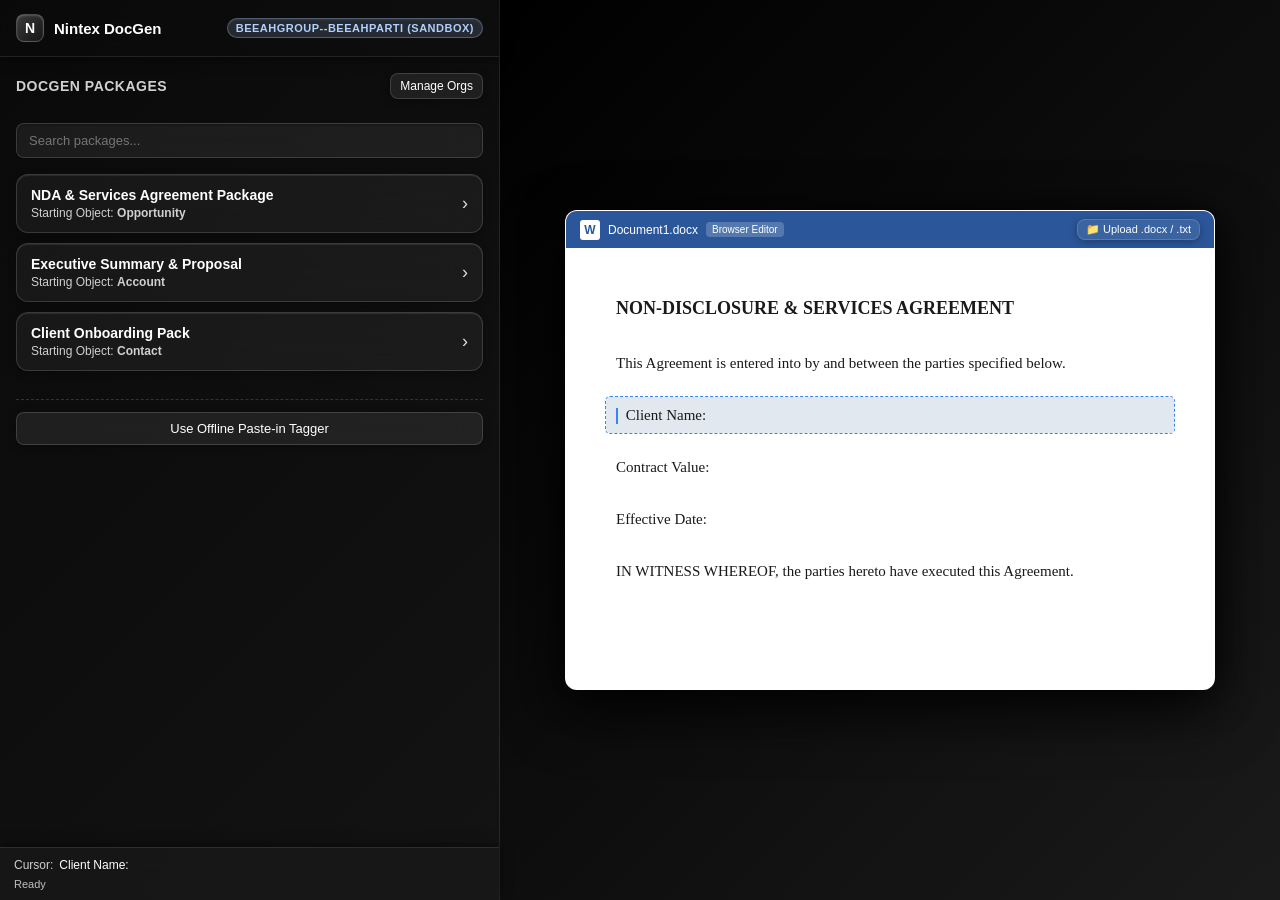
==== nintex-docgen-tagger/index.html @ 813c8bcf "Initial site + Nintex DocGen Field Tagger" ====
<!DOCTYPE html>
<html lang="en">
<head>
  <meta charset="UTF-8">
  <meta name="viewport" content="width=device-width, initial-scale=1.0">
  <title>Nintex DocGen Field Tagger</title>
  <!-- Office.js CDN -->
  <script src="https://appsforoffice.microsoft.com/lib/1/hosted/office.js"></script>
  <script type="module" crossorigin src="/nintex-docgen-tagger/assets/main-A2U-agfM.js"></script>
  <link rel="stylesheet" crossorigin href="/nintex-docgen-tagger/assets/main-CN1LEvOo.css">
</head>
<body>
  <div id="app-container">
    <!-- TaskPane Section -->
    <div class="taskpane">
      <!-- App Header -->
      <div class="app-header">
        <div class="brand">
          <div class="brand-icon">N</div>
          <div>
            <div class="brand-title">Nintex DocGen</div>
          </div>
        </div>
        <div id="active-org-badge" class="org-badge badge-sandbox">Sandbox</div>
      </div>

      <!-- Main Screens -->
      <div class="screen-container">
        
        <!-- Screen 1: Orgs Manager -->
        <div id="screen-orgs" class="screen active">
          <div class="section-title">
            <span>Connected Orgs</span>
          </div>

          <div id="orgs-list" class="card-list">
            <!-- Rendered dynamically -->
          </div>

          <div style="margin-top: 10px;" class="section-title">Connect to Salesforce</div>

          <div class="form-group" style="margin-bottom: 8px;">
            <label class="form-label">Salesforce Session URL</label>
            <input id="input-session-url" type="password" class="input-field"
                   placeholder="https://your-org.my.salesforce.com/secur/frontdoor.jsp?sid=...">
          </div>

          <button id="btn-connect-session" class="btn btn-primary" style="width: 100%;">
            <span>Connect</span>
          </button>

          <div style="font-size: 11px; color: var(--text-muted); margin-top: 10px; line-height: 1.6;">
            <strong>How to get this URL:</strong><br>
            In Salesforce, open <strong>Developer Console &rarr; Debug &rarr; Open Execute Anonymous Window</strong>,
            run <code>System.debug(UserInfo.getSessionId());</code>, copy the session ID from the log, and paste it
            after <code>?sid=</code> in your org's URL &mdash; e.g.
            <code>https://yourorg.my.salesforce.com/secur/frontdoor.jsp?sid=00D...</code><br><br>
            Sessions expire after a few hours and cannot be renewed automatically &mdash; paste a fresh URL when that happens.
          </div>

          <div style="font-size: 11px; color: var(--text-muted); margin-top: 8px;">
            Note: Switching orgs will reload your package list.
          </div>
        </div>

        <!-- Screen 2: Packages -->
        <div id="screen-packages" class="screen">
          <div class="section-title">
            <span>DocGen Packages</span>
            <button id="btn-nav-orgs" class="btn btn-secondary btn-sm">Manage Orgs</button>
          </div>

          <div class="form-group">
            <input id="input-search-packages" type="text" class="input-field" placeholder="Search packages...">
          </div>

          <div id="packages-list" class="card-list">
            <!-- Rendered dynamically -->
          </div>

          <div style="margin-top: 12px; border-top: 1px dashed var(--border-color); padding-top: 12px;">
            <button id="btn-use-paste-tagger" class="btn btn-secondary" style="width: 100%;">
              <span>Use Offline Paste-in Tagger</span>
            </button>
          </div>
        </div>

        <!-- Screen 3: Field Tagger -->
        <div id="screen-tagger" class="screen">
          <div class="section-title" style="margin-bottom: 0;">
            <div style="display: flex; align-items: center; gap: 8px;">
              <button id="btn-back-packages" class="btn btn-secondary btn-sm">← Back</button>
              <span id="package-title-display" style="font-size: 13px; color: var(--text-primary);">Package Name</span>
            </div>
          </div>

          <!-- Filters -->
          <div style="display: flex; gap: 8px;">
            <input id="input-search-fields" type="text" class="input-field" placeholder="Search fields by label or tag...">
            <button id="btn-toggle-paste-drawer" class="btn btn-secondary btn-sm" title="Paste Custom Tags">Paste</button>
          </div>

          <!-- Paste Drawer -->
          <div id="paste-drawer" class="form-group" style="display: none; background: var(--bg-card); padding: 10px; border-radius: var(--radius-sm); border: 1px solid var(--border-color);">
            <label class="form-label">Paste Tags (one per line or &lt;&lt;Tag&gt;&gt; format):</label>
            <textarea id="textarea-paste-tags" class="input-field" rows="4" placeholder="<<Opportunity_Amount>>&#10;Account_Name&#10;Contact_Email"></textarea>
            <div style="display: flex; gap: 6px; margin-top: 6px;">
              <button id="btn-save-paste-tags" class="btn btn-primary btn-sm">Add Tags</button>
              <button id="btn-clear-paste-tags" class="btn btn-secondary btn-sm">Clear</button>
            </div>
          </div>

          <!-- Aggregate error banner -->
          <div id="tree-error-banner" class="warning-banner" style="display: none;"></div>

          <!-- Search progress -->
          <div id="tree-progress" style="display: none; font-size: 12px; color: var(--text-secondary); padding: 6px 2px;"></div>

          <!-- Tag Tree -->
          <div id="tag-tree" style="max-height: 380px; overflow-y: auto;">
            <!-- Rendered dynamically -->
          </div>
        </div>

      </div>

      <!-- App Footer Status Line -->
      <div class="app-footer">
        <div id="cursor-readout" class="cursor-readout">
          <span>Cursor:</span>
          <span id="cursor-snippet" style="color: var(--text-primary); font-weight: 500;">Click in document to set position</span>
        </div>
        <div id="status-toast" class="status-toast">Ready</div>
      </div>
    </div>

    <!-- Right Side: Browser Word Simulator (Visible when outside Word Desktop/Web) -->
    <div id="simulator-panel" class="simulator-panel">
      <!-- Rendered by mock-word.js -->
    </div>
  </div>

  <!-- App Entry Script -->
</body>
</html>
---- nintex-docgen-tagger/assets/main-CN1LEvOo.css ----
:root{--bg-dark: #0a0a0a;--bg-card: #1a1a1a;--bg-card-hover: #252525;--text-primary: #ffffff;--text-secondary: #d0d0d0;--text-muted: #808080;--border-color: #333333;--accent-blue: #e0e0e0;--accent-blue-hover: #f5f5f5;--accent-green: #c0c0c0;--accent-amber: #b0b0b0;--accent-red: #a0a0a0;--radius-sm: 8px;--radius-md: 12px;--radius-lg: 16px;--shadow-lg: 0 8px 32px rgba(255, 255, 255, .1), 0 0 16px rgba(0, 0, 0, .8);--shadow-glass: 0 8px 32px rgba(31, 38, 135, .37);--font-family: "Inter", -apple-system, BlinkMacSystemFont, "Segoe UI", Roboto, sans-serif}*{box-sizing:border-box;margin:0;padding:0}body{font-family:var(--font-family);background-color:var(--bg-dark);color:var(--text-primary);height:100vh;overflow:hidden}#app-container{display:flex;height:100vh;width:100vw}.taskpane{flex:1;display:flex;flex-direction:column;height:100%;border-right:1px solid rgba(255,255,255,.1);background:linear-gradient(135deg,#0a0a0af2,#141414f2);-webkit-backdrop-filter:blur(10px);backdrop-filter:blur(10px);min-width:320px;max-width:500px}.app-header{padding:14px 16px;What I Need From You Can you access https://localhost:3000/auth-start.html directly in a browser? What happens? Where is auth-start.html located in your project folder? (Show me the folder structure) What dev server are you using? (Vite,Webpack,Express,etc.) Can you share your auth-callback.html? The "add-in could not be started" error in the dialog specifically means the dialog window couldn"t load or initialize the page. Since your HTML code is correct, it"s almost certainly a serving/404 issue or a file location issue. background: rgba(26,26,26,.7);-webkit-backdrop-filter:blur(20px);backdrop-filter:blur(20px);border-bottom:1px solid rgba(255,255,255,.1);display:flex;align-items:center;justify-content:space-between;box-shadow:0 2px 10px #00000080}.brand{display:flex;align-items:center;gap:10px}.brand-icon{width:28px;height:28px;background:linear-gradient(135deg,#fff3,#ffffff0d);-webkit-backdrop-filter:blur(20px);backdrop-filter:blur(20px);border:1px solid rgba(255,255,255,.2);border-radius:var(--radius-sm);display:flex;align-items:center;justify-content:center;font-weight:700;font-size:14px;color:#fff;box-shadow:inset 0 1px 2px #fff3}.brand-title{font-size:15px;font-weight:600;color:var(--text-primary)}.org-badge{font-size:11px;padding:3px 8px;border-radius:12px;font-weight:600;text-transform:uppercase;letter-spacing:.5px}.badge-sandbox{background:#b4d2ff26;-webkit-backdrop-filter:blur(10px);backdrop-filter:blur(10px);color:#b0d0ff;border:1px solid rgba(180,210,255,.3);box-shadow:inset 0 1px 2px #ffffff1a}.badge-production{background:#96e6c826;-webkit-backdrop-filter:blur(10px);backdrop-filter:blur(10px);color:#a0e0c0;border:1px solid rgba(150,230,200,.3);box-shadow:inset 0 1px 2px #ffffff1a}.badge-custom{background:#ffc86426;-webkit-backdrop-filter:blur(10px);backdrop-filter:blur(10px);color:#ffc080;border:1px solid rgba(255,200,100,.3);box-shadow:inset 0 1px 2px #ffffff1a}.badge-offline{background:#c8c8c826;-webkit-backdrop-filter:blur(10px);backdrop-filter:blur(10px);color:#d0d0d0;border:1px solid rgba(200,200,200,.3);box-shadow:inset 0 1px 2px #ffffff1a}.screen-container{flex:1;overflow-y:auto;padding:16px}.screen{display:none;flex-direction:column;gap:16px}.screen.active{display:flex}.section-title{font-size:14px;font-weight:600;color:var(--text-secondary);text-transform:uppercase;letter-spacing:.5px;margin-bottom:8px;display:flex;align-items:center;justify-content:space-between}.card-list{display:flex;flex-direction:column;gap:10px}.card-item{background:#ffffff0d;-webkit-backdrop-filter:blur(20px);backdrop-filter:blur(20px);border:1px solid rgba(255,255,255,.15);border-radius:var(--radius-md);padding:12px 14px;display:flex;align-items:center;justify-content:space-between;transition:all .3s ease;cursor:pointer;box-shadow:0 2px 8px #0000004d,inset 0 1px 1px #ffffff1a}.card-item:hover{background:#ffffff1a;border-color:#ffffff4d;box-shadow:0 4px 16px #0006,inset 0 1px 1px #ffffff26}.card-item.active-item{border-color:#fff6;background:#ffffff26;box-shadow:0 4px 16px #ffffff26,inset 0 1px 2px #fff3}.card-info{display:flex;flex-direction:column;gap:3px}.card-title{font-weight:600;font-size:14px}.card-sub{font-size:12px;color:var(--text-secondary)}.card-actions{display:flex;gap:6px}.btn{font-family:inherit;font-size:13px;font-weight:500;padding:8px 14px;border-radius:var(--radius-sm);border:1px solid transparent;cursor:pointer;display:inline-flex;align-items:center;justify-content:center;gap:6px;transition:background .15s ease,border-color .15s ease}.btn-primary{background:linear-gradient(135deg,#fff3,#ffffff1a);-webkit-backdrop-filter:blur(20px);backdrop-filter:blur(20px);color:#fff;border:1px solid rgba(255,255,255,.3);box-shadow:0 2px 8px #0000004d,inset 0 1px 1px #fff3}.btn-primary:hover{background:linear-gradient(135deg,#ffffff4d,#ffffff26);border-color:#ffffff80;box-shadow:0 4px 12px #0006,inset 0 1px 1px #ffffff4d}.btn-secondary{background:#ffffff14;-webkit-backdrop-filter:blur(15px);backdrop-filter:blur(15px);color:var(--text-primary);border:1px solid rgba(255,255,255,.15);box-shadow:0 2px 8px #0000004d}.btn-secondary:hover{background:#ffffff1f;border-color:#ffffff40;box-shadow:0 4px 12px #0006}.btn-danger{background:#c8646426;-webkit-backdrop-filter:blur(15px);backdrop-filter:blur(15px);color:#f0b0b0;border:1px solid rgba(200,100,100,.3);box-shadow:0 2px 8px #0000004d}.btn-danger:hover{background:#c8646440;border-color:#c8646480;box-shadow:0 4px 12px #0006}.btn-sm{padding:5px 9px;font-size:12px}.input-field,.select-field{width:100%;padding:9px 12px;background:#ffffff12;-webkit-backdrop-filter:blur(20px);backdrop-filter:blur(20px);border:1px solid rgba(255,255,255,.15);border-radius:var(--radius-sm);color:var(--text-primary);font-family:inherit;font-size:13px;outline:none;box-shadow:inset 0 1px 2px #0000004d}.input-field:focus,.select-field:focus{border-color:#fff6;background:#ffffff1a;box-shadow:inset 0 1px 2px #0000004d,0 0 0 2px #ffffff1a}.form-group{display:flex;flex-direction:column;gap:6px}.form-label{font-size:12px;font-weight:500;color:var(--text-secondary)}.field-card{background:#ffffff0d;-webkit-backdrop-filter:blur(20px);backdrop-filter:blur(20px);border:1px solid rgba(255,255,255,.15);border-radius:var(--radius-md);padding:10px 12px;display:flex;align-items:center;justify-content:space-between;cursor:pointer;transition:all .3s ease;box-shadow:0 2px 8px #0000004d,inset 0 1px 1px #ffffff1a}.field-card:hover{transform:translateY(-2px);border-color:#ffffff4d;background:#ffffff1a;box-shadow:0 4px 16px #0006,inset 0 1px 1px #ffffff26}.field-meta{display:flex;flex-direction:column;gap:2px}.field-label-text{font-weight:600;font-size:13px;color:var(--text-primary)}.field-tag-text{font-family:monospace;font-size:11px;color:#d0d0d0;background:#ffffff1a;-webkit-backdrop-filter:blur(10px);backdrop-filter:blur(10px);padding:2px 6px;border-radius:4px;display:inline-block;width:fit-content;border:1px solid rgba(255,255,255,.15);box-shadow:inset 0 1px 2px #0003}.field-type-badge{font-size:11px;color:var(--text-muted)}.warning-banner{background:#c8b46426;-webkit-backdrop-filter:blur(20px);backdrop-filter:blur(20px);border:1px solid rgba(200,180,100,.4);color:#e8d5a0;padding:10px 12px;border-radius:var(--radius-md);font-size:12px;display:flex;align-items:center;gap:8px;font-weight:500;box-shadow:0 2px 8px #0000004d,inset 0 1px 1px #ffffff1a}.warning-banner svg{flex-shrink:0;width:18px;height:18px;fill:currentColor}.tree-section{margin-bottom:8px;border:1px solid var(--border-color);border-radius:var(--radius-sm);overflow:hidden;background:var(--bg-card)}.tree-section-header{width:100%;display:flex;align-items:center;justify-content:space-between;padding:10px 12px;background:transparent;border:none;cursor:pointer;font-size:13px;font-weight:600;color:var(--text-primary);text-align:left}.tree-group{border-top:1px solid var(--border-color)}.tree-group-header{width:100%;display:flex;align-items:center;gap:8px;padding:8px 12px;background:none;border:none;cursor:pointer;font-size:13px;color:var(--text-primary);text-align:left}.tree-group-header:hover{background:#7f7f7f14}.tree-chevron{display:inline-block;transition:transform .2s;font-size:10px;color:var(--text-secondary)}.tree-chevron.open{transform:rotate(90deg)}.tree-badge{margin-left:auto;font-size:10px;color:var(--text-secondary);background:#7f7f7f1f;padding:2px 6px;border-radius:4px}.tree-badge-repeating{color:var(--accent-blue)}.tree-group-body{padding:0 12px 6px 32px}.tree-field{display:flex;align-items:center;justify-content:space-between;gap:8px;padding:6px 0;cursor:pointer;border-bottom:1px solid var(--border-color);font-size:13px;color:var(--text-secondary)}.tree-field:last-child{border-bottom:none}.tree-field:hover{color:var(--text-primary)}.tree-tag{font-size:11px;color:var(--accent-blue);background:#2563eb1a;padding:2px 6px;border-radius:4px;font-family:monospace;white-space:nowrap}.tree-group-error{padding:8px 12px 8px 32px;font-size:12px;color:var(--accent-red);display:flex;align-items:center;gap:8px}.tree-empty{padding:20px 12px;text-align:center;font-size:13px;color:var(--text-secondary)}.tree-empty-hint{margin-top:6px;font-size:12px;color:var(--text-muted)}.app-footer{background:#1a1a1ab3;-webkit-backdrop-filter:blur(20px);backdrop-filter:blur(20px);border-top:1px solid rgba(255,255,255,.1);padding:10px 14px;display:flex;flex-direction:column;gap:6px;font-size:12px;box-shadow:0 -2px 10px #00000080}.cursor-readout{color:var(--text-secondary);display:flex;align-items:center;gap:6px;white-space:nowrap;overflow:hidden;text-overflow:ellipsis}.status-toast{font-size:11px;color:var(--accent-green);font-weight:500}.simulator-panel{flex:1.2;background:linear-gradient(135deg,#000,#1a1a1a);padding:20px;display:flex;flex-direction:column;justify-content:center;align-items:center;overflow-y:auto}.mock-word-canvas{width:100%;max-width:650px;background:#fff;color:#1a1a1a;border-radius:var(--radius-md);box-shadow:0 20px 60px #000c,0 0 40px #0009;min-height:480px;display:flex;flex-direction:column;overflow:hidden;border:1px solid rgba(255,255,255,.2)}.mock-word-header{background:#2b579a;color:#fff;padding:8px 14px;display:flex;align-items:center;gap:10px;font-size:12px;font-weight:500}.word-icon{background:#fff;color:#2b579a;font-weight:800;width:20px;height:20px;border-radius:3px;display:flex;align-items:center;justify-content:center;font-size:12px}.badge-sim{margin-left:auto;background:#fff3;color:#fff;padding:2px 6px;border-radius:4px;font-size:10px}.mock-word-page{padding:40px;flex:1;display:flex;flex-direction:column;gap:16px;font-family:Times New Roman,Times,serif;font-size:15px;line-height:1.6}.mock-paragraph{padding:6px 10px;border-radius:4px;cursor:pointer;position:relative;transition:background .15s ease}.mock-paragraph:hover{background:#f1f5f9}.mock-paragraph.active-cursor{background:#e2e8f0;outline:1px dashed #3b82f6}.para-header{font-size:18px;font-weight:700}.cursor-beam{display:inline-block;width:2px;height:16px;background:#3b82f6;vertical-align:middle;animation:blink 1s infinite;margin-right:4px}@keyframes blink{50%{opacity:0}}.mock-content-control{border:1px solid #3b82f6;background:#3b82f614;padding:2px 6px;border-radius:3px;position:relative;display:inline-flex;align-items:center;gap:4px;font-family:inherit}.cc-tag-title{font-size:9px;font-family:sans-serif;background:#3b82f6;color:#fff;padding:1px 4px;border-radius:2px;text-transform:uppercase}.cc-text{font-weight:600}
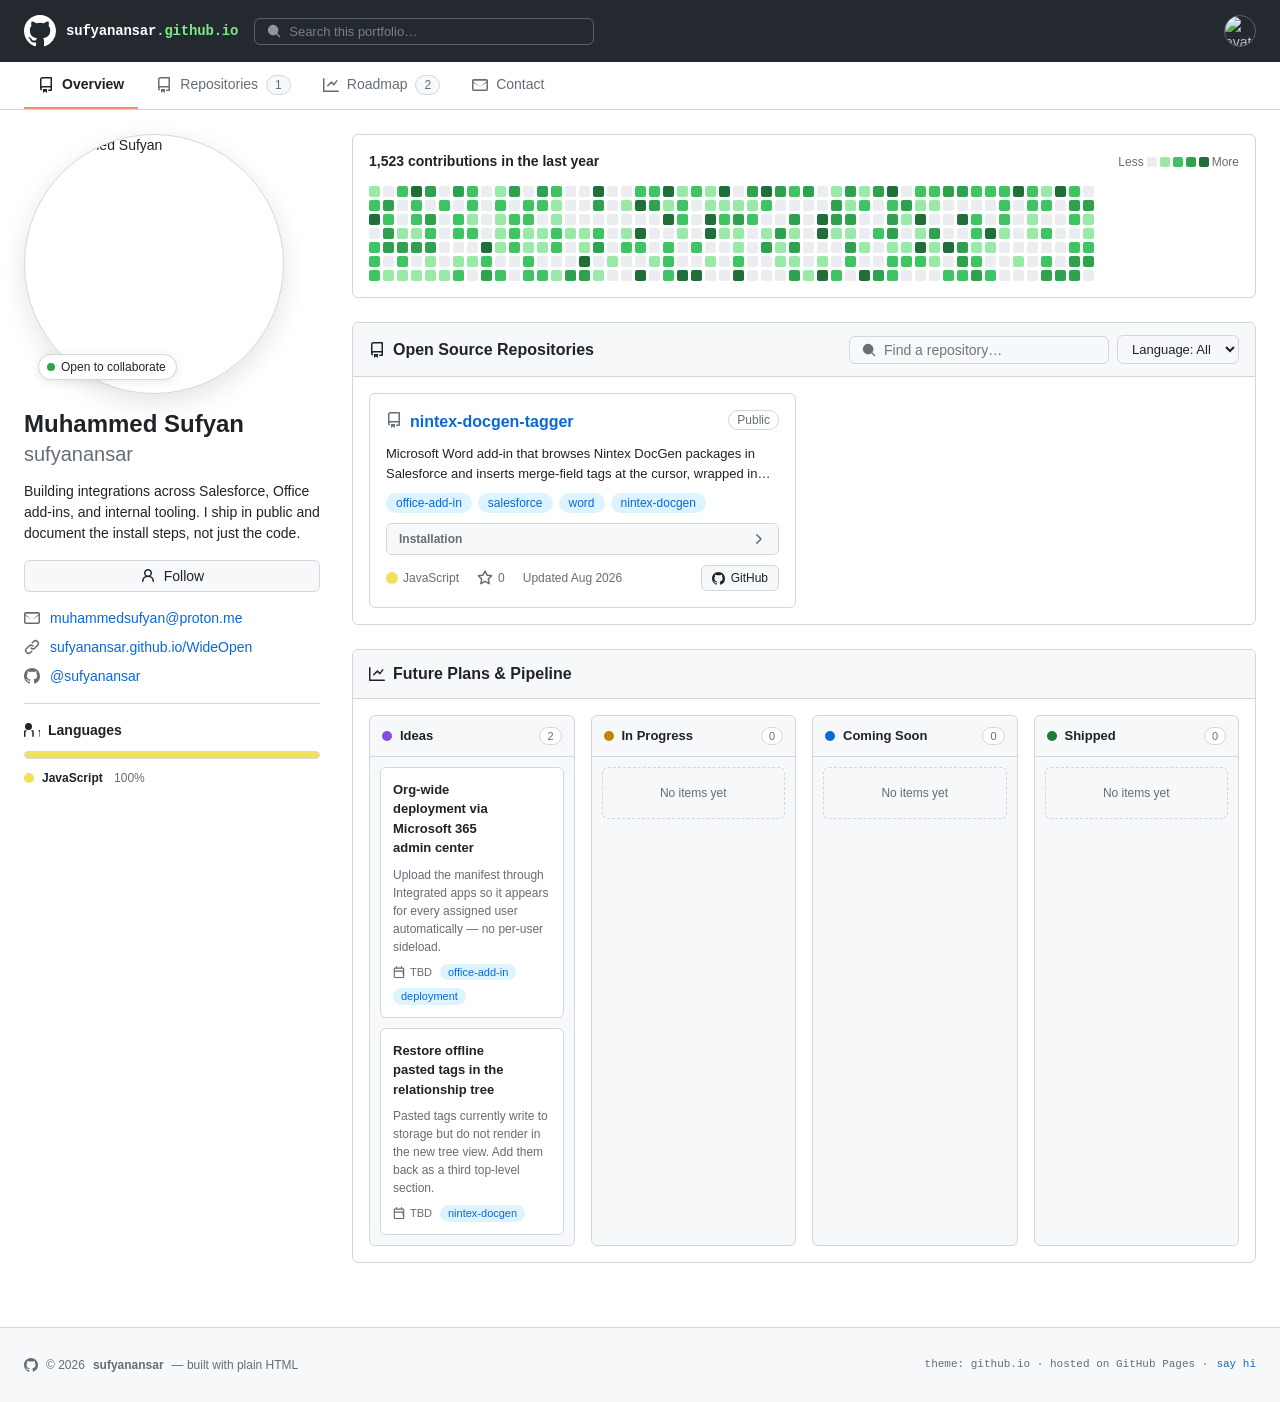
==== commit 6641d351: "Update fmt.Println message from 'Hello' to 'Goodbye'" ====
--- a/nintex-docgen-tagger/index.html
+++ b/nintex-docgen-tagger/index.html
@@ -1,147 +1,540 @@
 <!DOCTYPE html>
 <html lang="en">
 <head>
-  <meta charset="UTF-8">
-  <meta name="viewport" content="width=device-width, initial-scale=1.0">
-  <title>Nintex DocGen Field Tagger</title>
-  <!-- Office.js CDN -->
-  <script src="https://appsforoffice.microsoft.com/lib/1/hosted/office.js"></script>-
-  <script type="module" crossorigin src="/nintex-docgen-tagger/assets/main-A2U-agfM.js"></script>
-  <link rel="stylesheet" crossorigin href="/nintex-docgen-tagger/assets/main-CN1LEvOo.css">
+<meta charset="UTF-8">
+<meta name="viewport" content="width=device-width, initial-scale=1.0">
+<title>sufyanansar.github.io — Open Source Portfolio</title>
+<link rel="icon" href="https://avatars.githubusercontent.com/u/69829116?s=60&v=4">
+<link rel="stylesheet" href="https://cdn.jsdelivr.net/npm/@fontsource/jetbrains-mono@5.0.8/index.css">
+<style>
+  :root{
+    --canvas:#ffffff;
+    --subtle:#f6f8fa;
+    --border:#d0d7de;
+    --border-muted:#d8dee4;
+    --text:#1f2328;
+    --muted:#656d76;
+    --accent:#0969da;
+    --accent-emphasis:#0550ae;
+    --green:#1f883d;
+    --green-hover:#1a7f37;
+    --red:#cf222e;
+    --purple:#8250df;
+    --amber:#9a6700;
+    --topic-bg:#ddf4ff;
+    --topic-fg:#0969da;
+    --header:#24292f;
+    --mono:'JetBrains Mono',ui-monospace,SFMono-Regular,Menlo,Consolas,monospace;
+    --sans:-apple-system,BlinkMacSystemFont,"Segoe UI","Noto Sans",Helvetica,Arial,sans-serif;
+  }
+  *{margin:0;padding:0;box-sizing:border-box}
+  html{scroll-behavior:smooth}
+  body{background:var(--canvas);color:var(--text);font-family:var(--sans);font-size:14px;line-height:1.5}
+  ::selection{background:rgba(9,105,218,.2)}
+  a{color:var(--accent);text-decoration:none}
+  a:hover{text-decoration:underline}
+  button{font-family:var(--sans)}
+  svg.oct{width:16px;height:16px;fill:currentColor;flex-shrink:0;vertical-align:text-bottom}
+
+  /* ============ TOP DARK HEADER (github.com style) ============ */
+  .gh-header{background:var(--header);color:#ffffffb3;position:sticky;top:0;z-index:100}
+  .gh-header-inner{max-width:1280px;margin:0 auto;padding:0 24px;height:62px;display:flex;align-items:center;gap:16px}
+  .gh-logo{display:flex;align-items:center;gap:10px;color:#fff;font-weight:600;font-size:15px;text-decoration:none}
+  .gh-logo:hover{text-decoration:none}
+  .gh-logo svg{width:32px;height:32px;fill:#fff}
+  .gh-logo span{font-family:var(--mono);font-size:14px;letter-spacing:-.2px}
+  .gh-logo span b{color:#7ee787;font-weight:600}
+  .gh-search{flex:1;max-width:340px;display:flex;align-items:center;gap:8px;border:1px solid #57606a;border-radius:6px;padding:5px 12px;color:#ffffff80;background:transparent;transition:.15s;cursor:text}
+  .gh-search:focus-within{border-color:#7ee787;color:#ffffffcc}
+  .gh-search svg{width:14px;height:14px}
+  .gh-search input{flex:1;background:transparent;border:none;outline:none;color:#fff;font-size:13px}
+  .gh-search input::placeholder{color:#ffffff66}
+  .gh-right{margin-left:auto;display:flex;align-items:center;gap:12px}
+  .gh-new{display:inline-flex;align-items:center;gap:6px;background:#238636;border:1px solid rgba(240,246,252,.1);color:#fff;font-size:13px;font-weight:600;padding:5px 14px;border-radius:6px;cursor:pointer;transition:.15s}
+  .gh-new:hover{background:#2ea043}
+  .gh-new svg{width:13px;height:13px}
+  .gh-avatar{width:32px;height:32px;border-radius:50%;border:1px solid #ffffff40;overflow:hidden;display:block}
+  .gh-avatar img{width:100%;height:100%;object-fit:cover;display:block}
+
+  /* ============ PROFILE TAB BAR ============ */
+  .tabbar{border-bottom:1px solid var(--border);background:var(--canvas);position:sticky;top:62px;z-index:90}
+  .tabbar-inner{max-width:1280px;margin:0 auto;padding:0 24px;display:flex;gap:4px;overflow-x:auto}
+  .tab{display:inline-flex;align-items:center;gap:8px;padding:12px 14px;font-size:14px;color:var(--muted);border-bottom:2px solid transparent;white-space:nowrap;transition:.15s}
+  .tab:hover{color:var(--text);border-bottom-color:var(--border);text-decoration:none}
+  .tab.active{color:var(--text);font-weight:600;border-bottom-color:#fd8c73}
+  .tab .cnt{background:var(--subtle);border:1px solid var(--border);border-radius:2em;font-size:12px;font-weight:500;padding:0 8px;line-height:18px;color:var(--muted)}
+
+  /* ============ LAYOUT ============ */
+  .container{max-width:1280px;margin:0 auto;padding:24px;display:grid;grid-template-columns:296px 1fr;gap:32px}
+
+  /* ============ SIDEBAR ============ */
+  .avatar-wrap{position:relative;margin-bottom:16px}
+  .avatar{width:260px;max-width:100%;aspect-ratio:1;border-radius:50%;border:1px solid var(--border);overflow:hidden;box-shadow:0 8px 24px rgba(31,35,40,.12)}
+  .avatar img{width:100%;height:100%;object-fit:cover}
+  .status-pill{position:absolute;bottom:14px;left:14px;background:#fff;border:1px solid var(--border);border-radius:2em;padding:3px 10px 3px 8px;font-size:12px;font-weight:500;display:flex;align-items:center;gap:6px;box-shadow:0 2px 8px rgba(31,35,40,.1)}
+  .status-pill .sdot{width:8px;height:8px;border-radius:50%;background:#2da44e;animation:pulse 1.8s infinite}
+  @keyframes pulse{0%,100%{opacity:1}50%{opacity:.35}}
+  .p-name{font-size:24px;font-weight:600;line-height:1.2}
+  .p-user{font-size:20px;font-weight:300;color:var(--muted);margin-bottom:12px}
+  .p-bio{color:var(--text);margin-bottom:16px}
+  .btn{display:inline-flex;align-items:center;justify-content:center;gap:8px;font-size:14px;font-weight:500;padding:5px 16px;border-radius:6px;border:1px solid rgba(31,35,40,.15);background:var(--subtle);color:var(--text);cursor:pointer;transition:.15s;line-height:20px}
+  .btn:hover{background:#f3f4f6}
+  .btn-green{background:var(--green);border-color:rgba(31,35,40,.15);color:#fff}
+  .btn-green:hover{background:var(--green-hover)}
+  .btn-full{width:100%}
+  .p-meta{list-style:none;margin:16px 0;display:flex;flex-direction:column;gap:8px;color:var(--muted)}
+  .p-meta li{display:flex;align-items:center;gap:10px}
+  .p-meta svg{color:var(--muted)}
+  .p-meta a{color:var(--accent)}
+  .divider{border-top:1px solid var(--border);margin:16px 0}
+  .side-h{font-size:14px;font-weight:600;margin-bottom:10px;display:flex;align-items:center;gap:8px}
+  .lang-bar{display:flex;height:8px;border-radius:6px;overflow:hidden;border:1px solid var(--border);margin-bottom:10px;background:var(--subtle)}
+  .lang-bar span{transition:.3s}
+  .lang-legend{list-style:none;display:flex;flex-direction:column;gap:6px;font-size:12px;color:var(--muted)}
+  .lang-legend li{display:flex;align-items:center;gap:8px}
+  .lang-legend .dot{width:10px;height:10px;border-radius:50%;flex-shrink:0}
+  .lang-legend b{color:var(--text);font-weight:600}
+  .no-langs{font-size:12px;color:var(--muted)}
+
+  /* ============ MAIN ============ */
+  .main-col{min-width:0}
+  .card-box{border:1px solid var(--border);border-radius:6px;margin-bottom:24px}
+  .card-box-head{display:flex;align-items:center;justify-content:space-between;gap:12px;padding:12px 16px;border-bottom:1px solid var(--border);background:var(--subtle);border-radius:6px 6px 0 0;flex-wrap:wrap}
+  .card-box-head h2{font-size:16px;font-weight:600;display:flex;align-items:center;gap:8px}
+  .card-box-body{padding:16px}
+
+  /* contribution graph */
+  .contrib-head{display:flex;align-items:center;justify-content:space-between;gap:12px;flex-wrap:wrap}
+  .contrib-head b{font-size:14px}
+  .legend{display:flex;align-items:center;gap:3px;font-size:12px;color:var(--muted)}
+  .legend i{width:10px;height:10px;border-radius:2px;display:inline-block}
+  .graph-scroll{overflow-x:auto;padding-top:14px}
+  .graph{display:grid;grid-auto-flow:column;grid-template-rows:repeat(7,11px);gap:3px;width:max-content}
+  .graph i{width:11px;height:11px;border-radius:2px;background:#ebedf0}
+
+  /* toolbar */
+  .toolbar{display:flex;gap:8px;flex-wrap:wrap;align-items:center}
+  .searchbox{display:flex;align-items:center;gap:8px;border:1px solid var(--border);border-radius:6px;padding:5px 12px;flex:1;min-width:200px;transition:.15s}
+  .searchbox:focus-within{border-color:var(--accent);box-shadow:0 0 0 3px rgba(9,105,218,.3)}
+  .searchbox svg{color:var(--muted);width:14px;height:14px}
+  .searchbox input{flex:1;border:none;outline:none;font-size:14px;background:transparent;color:var(--text)}
+  select.gh-select{border:1px solid var(--border);border-radius:6px;background:var(--subtle);padding:5px 10px;font-size:13px;color:var(--text);outline:none;cursor:pointer}
+  select.gh-select:focus{border-color:var(--accent);box-shadow:0 0 0 3px rgba(9,105,218,.3)}
+
+  /* repo cards */
+  .repo-grid{display:grid;grid-template-columns:repeat(2,1fr);gap:16px;padding:16px}
+  .repo-card{border:1px solid var(--border);border-radius:6px;padding:16px;display:flex;flex-direction:column;gap:10px;position:relative;transition:.15s;background:var(--canvas)}
+  .repo-card:hover{border-color:#b6c2cc;box-shadow:0 4px 12px rgba(31,35,40,.08)}
+  .repo-top{display:flex;align-items:flex-start;gap:8px}
+  .repo-top svg.repo-ic{color:var(--muted);margin-top:2px}
+  .repo-name{font-size:16px;font-weight:600;color:var(--accent);overflow:hidden;text-overflow:ellipsis;white-space:nowrap;flex:1;min-width:0}
+  .badge-public{font-size:12px;color:var(--muted);border:1px solid var(--border);border-radius:2em;padding:0 8px;line-height:18px;flex-shrink:0}
+  .repo-actions{display:flex;gap:4px;opacity:0;transition:.15s;position:absolute;top:10px;right:10px;background:#fff;padding:2px;border-radius:6px;border:1px solid transparent}
+  .repo-card:hover .repo-actions{opacity:1}
+  .repo-actions:hover{border-color:var(--border)}
+  .icon-btn{width:26px;height:26px;border:none;background:transparent;border-radius:6px;cursor:pointer;display:grid;place-items:center;color:var(--muted);transition:.1s}
+  .icon-btn:hover{background:var(--subtle);color:var(--text)}
+  .icon-btn.del:hover{color:var(--red)}
+  .icon-btn svg{width:14px;height:14px}
+  .repo-desc{color:var(--text);font-size:13px;overflow:hidden;display:-webkit-box;-webkit-line-clamp:2;-webkit-box-orient:vertical}
+  .topics{display:flex;flex-wrap:wrap;gap:6px}
+  .topic{background:var(--topic-bg);color:var(--topic-fg);font-size:12px;font-weight:500;border-radius:2em;padding:1px 10px;transition:.1s;cursor:default}
+  .topic:hover{background:#c7e7ff}
+  .install details{border:1px solid var(--border);border-radius:6px;overflow:hidden}
+  .install summary{list-style:none;cursor:pointer;display:flex;align-items:center;justify-content:space-between;padding:6px 12px;background:var(--subtle);font-size:12px;font-weight:600;color:var(--muted);user-select:none}
+  .install summary::-webkit-details-marker{display:none}
+  .install summary:hover{color:var(--text)}
+  .install summary .chev{transition:.2s}
+  .install details[open] summary .chev{transform:rotate(90deg)}
+  .install-body{border-top:1px solid var(--border);background:#fff;position:relative}
+  .install-body pre{font-family:var(--mono);font-size:12px;line-height:1.6;padding:12px 12px;overflow-x:auto;color:var(--text);white-space:pre-wrap}
+  .copy-btn{position:absolute;top:6px;right:6px;display:inline-flex;align-items:center;gap:5px;border:1px solid var(--border);background:var(--subtle);border-radius:6px;font-size:11px;font-family:var(--mono);color:var(--muted);padding:3px 8px;cursor:pointer;transition:.1s}
+  .copy-btn:hover{color:var(--text);background:#eef1f4}
+  .copy-btn.ok{color:var(--green);border-color:#2da44e66}
+  .copy-btn svg{width:12px;height:12px}
+  .repo-meta{display:flex;align-items:center;gap:14px;color:var(--muted);font-size:12px;margin-top:auto;flex-wrap:wrap}
+  .meta-item{display:inline-flex;align-items:center;gap:5px}
+  .meta-item .dot{width:12px;height:12px;border-radius:50%;display:inline-block}
+  .star-btn{display:inline-flex;align-items:center;gap:5px;border:none;background:none;color:var(--muted);font-size:12px;cursor:pointer;padding:2px 4px;border-radius:4px;transition:.1s}
+  .star-btn:hover{color:var(--accent);background:var(--topic-bg)}
+  .star-btn.starred{color:var(--amber)}
+  .star-btn.starred svg{fill:#eac54f}
+  .gh-link-btn{display:inline-flex;align-items:center;gap:6px;border:1px solid var(--border);background:var(--subtle);border-radius:6px;padding:3px 10px;font-size:12px;font-weight:500;color:var(--text);transition:.1s}
+  .gh-link-btn:hover{background:#eef1f4;text-decoration:none;color:var(--accent-emphasis)}
+  .gh-link-btn svg{width:13px;height:13px}
+
+  /* empty state */
+  .empty{grid-column:1/-1;border:1.5px dashed var(--border);border-radius:6px;text-align:center;padding:48px 20px;color:var(--muted)}
+  .empty b{display:block;color:var(--text);font-size:15px;margin-bottom:6px}
+  .empty p{margin-bottom:14px;font-size:13px}
+
+  /* ============ ROADMAP BOARD ============ */
+  .board{display:grid;grid-template-columns:repeat(4,1fr);gap:16px;padding:16px}
+  .board-col{background:var(--subtle);border:1px solid var(--border);border-radius:6px;display:flex;flex-direction:column;min-height:220px}
+  .board-col-head{display:flex;align-items:center;gap:8px;padding:10px 12px;border-bottom:1px solid var(--border);font-size:13px;font-weight:600}
+  .board-col-head .cdot{width:10px;height:10px;border-radius:50%}
+  .board-col-head .cnt{margin-left:auto;background:#fff;border:1px solid var(--border);border-radius:2em;font-size:11px;font-weight:500;padding:0 7px;line-height:16px;color:var(--muted)}
+  .board-col-head .add-mini{border:none;background:transparent;color:var(--muted);cursor:pointer;border-radius:4px;width:22px;height:22px;display:grid;place-items:center}
+  .board-col-head .add-mini:hover{background:#eef1f4;color:var(--green)}
+  .board-col-head .add-mini svg{width:13px;height:13px}
+  .board-col-body{padding:10px;display:flex;flex-direction:column;gap:10px;flex:1}
+  .plan-card{background:#fff;border:1px solid var(--border);border-radius:6px;padding:12px;display:flex;flex-direction:column;gap:8px;position:relative;transition:.15s;animation:rise .35s ease both}
+  @keyframes rise{from{opacity:0;transform:translateY(8px)}to{opacity:1;transform:none}}
+  .plan-card:hover{border-color:#b6c2cc;box-shadow:0 3px 10px rgba(31,35,40,.08)}
+  .plan-title{font-size:13px;font-weight:600;padding-right:44px}
+  .plan-desc{font-size:12px;color:var(--muted)}
+  .plan-foot{display:flex;align-items:center;gap:8px;flex-wrap:wrap;font-size:11px;color:var(--muted)}
+  .plan-foot .eta{display:inline-flex;align-items:center;gap:5px}
+  .plan-foot svg{width:12px;height:12px}
+  .plan-tag{background:var(--topic-bg);color:var(--topic-fg);font-size:11px;border-radius:2em;padding:0 8px;font-weight:500}
+  .plan-actions{position:absolute;top:8px;right:8px;display:flex;gap:2px;opacity:0;transition:.15s}
+  .plan-card:hover .plan-actions{opacity:1}
+  .board-empty{border:1.5px dashed var(--border);border-radius:6px;padding:16px 10px;text-align:center;font-size:12px;color:var(--muted)}
+
+  /* ============ FOOTER ============ */
+  footer{border-top:1px solid var(--border);background:var(--subtle);margin-top:16px}
+  .foot-inner{max-width:1280px;margin:0 auto;padding:28px 24px;display:flex;align-items:center;justify-content:space-between;gap:16px;flex-wrap:wrap;color:var(--muted);font-size:12px}
+  .foot-inner .fl{display:flex;align-items:center;gap:8px}
+  .foot-inner svg{width:14px;height:14px}
+  .foot-inner a{color:var(--accent)}
+  .foot-inner .mono{font-family:var(--mono);font-size:11px}
+
+  /* ============ MODALS ============ */
+  .overlay{position:fixed;inset:0;background:rgba(31,35,40,.5);backdrop-filter:blur(2px);z-index:200;display:grid;place-items:center;padding:20px;opacity:0;pointer-events:none;transition:.2s}
+  .overlay.open{opacity:1;pointer-events:auto}
+  .modal{width:100%;max-width:560px;background:#fff;border:1px solid var(--border);border-radius:10px;box-shadow:0 16px 48px rgba(31,35,40,.25);max-height:90vh;overflow-y:auto;transform:translateY(14px);transition:.25s}
+  .overlay.open .modal{transform:none}
+  .modal-head{display:flex;align-items:center;justify-content:space-between;padding:14px 20px;border-bottom:1px solid var(--border)}
+  .modal-head h3{font-size:16px;font-weight:600}
+  .modal-body{padding:20px}
+  .field{margin-bottom:14px}
+  .field label{display:block;font-size:13px;font-weight:600;margin-bottom:6px}
+  .field label b{color:var(--red)}
+  .field input,.field textarea,.field select{width:100%;border:1px solid var(--border);border-radius:6px;padding:5px 12px;font-size:14px;font-family:var(--sans);color:var(--text);outline:none;transition:.15s;background:#fff}
+  .field textarea{font-family:var(--mono);font-size:12.5px;min-height:96px;resize:vertical;line-height:1.6}
+  .field input:focus,.field textarea:focus,.field select:focus{border-color:var(--accent);box-shadow:0 0 0 3px rgba(9,105,218,.3)}
+  .field .hint{font-size:12px;color:var(--muted);margin-top:4px}
+  .field-row{display:grid;grid-template-columns:1fr 1fr;gap:14px}
+  .modal-foot{display:flex;justify-content:flex-end;gap:8px;padding:14px 20px;border-top:1px solid var(--border);background:var(--subtle);border-radius:0 0 10px 10px}
+
+  /* toast */
+  .toast-zone{position:fixed;bottom:24px;left:50%;transform:translateX(-50%);z-index:300;display:flex;flex-direction:column;align-items:center;gap:8px}
+  .toast{background:var(--header);color:#fff;font-size:13px;padding:9px 18px;border-radius:6px;display:flex;align-items:center;gap:9px;box-shadow:0 8px 24px rgba(31,35,40,.4);animation:toastIn .25s ease both}
+  .toast.out{animation:toastOut .25s forwards}
+  .toast .tdot{width:8px;height:8px;border-radius:50%;background:#3fb950;flex-shrink:0}
+  @keyframes toastIn{from{opacity:0;transform:translateY(12px)}to{opacity:1;transform:none}}
+  @keyframes toastOut{to{opacity:0;transform:translateY(10px)}}
+
+  @media(max-width:960px){
+    .container{grid-template-columns:1fr;gap:24px}
+    .avatar{width:200px}
+    .repo-grid{grid-template-columns:1fr}
+    .board{display:flex;overflow-x:auto}
+    .board-col{min-width:250px;flex:1}
+    .gh-search{display:none}
+    .repo-actions,.plan-actions{opacity:1}
+    .tabbar{top:62px}
+  }
+</style>
 </head>
 <body>
-  <div id="app-container">
-    <!-- TaskPane Section -->
-    <div class="taskpane">
-      <!-- App Header -->
-      <div class="app-header">
-        <div class="brand">
-          <div class="brand-icon">N</div>
-          <div>
-            <div class="brand-title">Nintex DocGen</div>
+
+<!-- ================= DARK HEADER ================= -->
+<header class="gh-header">
+  <div class="gh-header-inner">
+    <a class="gh-logo" href="#overview">
+      <svg viewBox="0 0 16 16"><path d="M8 0C3.58 0 0 3.58 0 8c0 3.54 2.29 6.53 5.47 7.59.4.07.55-.17.55-.38 0-.19-.01-.82-.01-1.49-2.01.37-2.53-.49-2.69-.94-.09-.23-.48-.94-.82-1.13-.28-.15-.68-.52-.01-.53.63-.01 1.08.58 1.23.82.72 1.21 1.87.87 2.33.66.07-.52.28-.87.51-1.07-1.78-.2-3.64-.89-3.64-3.95 0-.87.31-1.59.82-2.15-.08-.2-.36-1.02.08-2.12 0 0 .67-.21 2.2.82.64-.18 1.32-.27 2-.27s1.36.09 2 .27c1.53-1.04 2.2-.82 2.2-.82.44 1.1.16 1.92.08 2.12.51.56.82 1.27.82 2.15 0 3.07-1.87 3.75-3.65 3.95.29.25.54.73.54 1.48 0 1.07-.01 1.93-.01 2.2 0 .21.15.46.55.38A8.01 8.01 0 0 0 16 8c0-4.42-3.58-8-8-8z"/></svg>
+      <span>sufyanansar<b>.github.io</b></span>
+    </a>
+    <div class="gh-search">
+      <svg class="oct" viewBox="0 0 16 16"><path d="M11.5 7a4.5 4.5 0 1 1-9 0 4.5 4.5 0 0 1 9 0Zm-.82 4.74a6 6 0 1 1 1.06-1.06l3.04 3.04a.75.75 0 1 1-1.06 1.06l-3.04-3.04Z"/></svg>
+      <input type="text" placeholder="Search this portfolio…" oninput="document.getElementById('repoSearch').value=this.value;renderRepos();">
+    </div>
+    <div class="gh-right">
+      <span class="gh-avatar"><img src="https://avatars.githubusercontent.com/u/69829116?s=60&v=4" alt="avatar"></span>
+    </div>
+  </div>
+</header>
+
+<!-- ================= TAB BAR ================= -->
+<nav class="tabbar">
+  <div class="tabbar-inner">
+    <a class="tab active" href="#overview"><svg class="oct" viewBox="0 0 16 16"><path d="M2 2.5A2.5 2.5 0 0 1 4.5 0h8.75a.75.75 0 0 1 .75.75v12.5a.75.75 0 0 1-.75.75h-2.5a.75.75 0 0 1 0-1.5h1.75v-2h-8a1 1 0 0 0-.714 1.7.75.75 0 1 1-1.072 1.05A2.495 2.495 0 0 1 2 11.5Zm10.5-1h-8a1 1 0 0 0-1 1v6.708A2.486 2.486 0 0 1 4.5 9h8ZM5 12.25a.25.25 0 0 1 .25-.25h3.5a.25.25 0 0 1 .25.25v3.25a.25.25 0 0 1-.4.2l-1.45-1.087a.249.249 0 0 0-.3 0L5.4 15.7a.25.25 0 0 1-.4-.2Z"/></svg>Overview</a>
+    <a class="tab" href="#repos"><svg class="oct" viewBox="0 0 16 16"><path d="M2 2.5A2.5 2.5 0 0 1 4.5 0h8.75a.75.75 0 0 1 .75.75v12.5a.75.75 0 0 1-.75.75h-2.5a.75.75 0 0 1 0-1.5h1.75v-2h-8a1 1 0 0 0-.714 1.7.75.75 0 1 1-1.072 1.05A2.495 2.495 0 0 1 2 11.5Zm10.5-1h-8a1 1 0 0 0-1 1v6.708A2.486 2.486 0 0 1 4.5 9h8ZM5 12.25a.25.25 0 0 1 .25-.25h3.5a.25.25 0 0 1 .25.25v3.25a.25.25 0 0 1-.4.2l-1.45-1.087a.249.249 0 0 0-.3 0L5.4 15.7a.25.25 0 0 1-.4-.2Z"/></svg>Repositories <span class="cnt" id="tabRepoCount">0</span></a>
+    <a class="tab" href="#roadmap"><svg class="oct" viewBox="0 0 16 16"><path d="M1.5 1.75V13.5h13.75a.75.75 0 0 1 0 1.5H.75a.75.75 0 0 1-.75-.75V1.75a.75.75 0 0 1 1.5 0Zm12.78 2.53-2.75 3.75a.75.75 0 0 1-1.14.11L8.4 6.15 5.22 9.33a.749.749 0 0 1-1.06-1.06l3.75-3.75a.75.75 0 0 1 1.06 0l1.94 1.94 2.24-3.06a.75.75 0 1 1 1.21.88Z"/></svg>Roadmap <span class="cnt" id="tabPlanCount">0</span></a>
+    <a class="tab" href="#contact"><svg class="oct" viewBox="0 0 16 16"><path d="M1.75 2h12.5c.966 0 1.75.784 1.75 1.75v8.5A1.75 1.75 0 0 1 14.25 14H1.75A1.75 1.75 0 0 1 0 12.25v-8.5C0 2.784.784 2 1.75 2ZM1.5 12.251c0 .138.112.25.25.25h12.5a.25.25 0 0 0 .25-.25V5.664L8.47 9.39a.749.749 0 0 1-.94 0L1.5 5.664Zm13-8.251a.25.25 0 0 0-.25-.25H1.75a.25.25 0 0 0-.25.25v.75l6.5 4.875L14.5 4.51Z"/></svg>Contact</a>
+  </div>
+</nav>
+
+<div class="container" id="overview">
+
+  <!-- ================= SIDEBAR ================= -->
+  <aside>
+    <div class="avatar-wrap">
+      <div class="avatar"><img src="https://avatars.githubusercontent.com/u/69829116?v=4" alt="Muhammed Sufyan"></div>
+      <span class="status-pill"><span class="sdot"></span>Open to collaborate</span>
+    </div>
+    <h1 class="p-name">Muhammed Sufyan</h1>
+    <div class="p-user">sufyanansar</div>
+    <p class="p-bio">Building integrations across Salesforce, Office add-ins, and internal tooling. I ship in public and document the install steps, not just the code.</p>
+    <button class="btn btn-full" id="followBtn" onclick="toggleFollow()">
+      <svg class="oct" viewBox="0 0 16 16"><path d="M10.561 8.073a6.005 6.005 0 0 1 3.432 5.142.75.75 0 1 1-1.498.07 4.5 4.5 0 0 0-8.99 0 .75.75 0 0 1-1.498-.07 6.004 6.004 0 0 1 3.431-5.142 3.999 3.999 0 1 1 5.123 0ZM10.5 5a2.5 2.5 0 1 0-5 0 2.5 2.5 0 0 0 5 0Z"/></svg>
+      <span id="followLabel">Follow</span>
+    </button>
+    <ul class="p-meta">
+      <li><svg class="oct" viewBox="0 0 16 16"><path d="M1.75 2h12.5c.966 0 1.75.784 1.75 1.75v8.5A1.75 1.75 0 0 1 14.25 14H1.75A1.75 1.75 0 0 1 0 12.25v-8.5C0 2.784.784 2 1.75 2ZM1.5 12.251c0 .138.112.25.25.25h12.5a.25.25 0 0 0 .25-.25V5.664L8.47 9.39a.749.749 0 0 1-.94 0L1.5 5.664Zm13-8.251a.25.25 0 0 0-.25-.25H1.75a.25.25 0 0 0-.25.25v.75l6.5 4.875L14.5 4.51Z"/></svg><a href="mailto:muhammedsufyan@proton.me">muhammedsufyan@proton.me</a></li>
+      <li><svg class="oct" viewBox="0 0 16 16"><path d="M7.775 3.275l1.25-1.25a3.5 3.5 0 1 1 4.95 4.95l-2.5 2.5a3.5 3.5 0 0 1-4.95 0 .751.751 0 0 1 .018-1.042.751.751 0 0 1 1.042-.018 1.998 1.998 0 0 0 2.83 0l2.5-2.5a1.998 1.998 0 0 0-2.83-2.83l-1.25 1.25a.751.751 0 0 1-1.042-.018.751.751 0 0 1-.018-1.042Zm-4.69 9.64a1.998 1.998 0 0 0 2.83 0l1.25-1.25a.751.751 0 0 1 1.042.018.751.751 0 0 1 .018 1.042l-1.25 1.25a3.5 3.5 0 1 1-4.95-4.95l2.5-2.5a3.5 3.5 0 0 1 4.95 0 .751.751 0 0 1-.018 1.042.751.751 0 0 1-1.042.018 1.998 1.998 0 0 0-2.83 0l-2.5 2.5a1.998 1.998 0 0 0 0 2.83Z"/></svg><a href="#overview">sufyanansar.github.io/WideOpen</a></li>
+      <li><svg class="oct" viewBox="0 0 16 16"><path d="M8 0C3.58 0 0 3.58 0 8c0 3.54 2.29 6.53 5.47 7.59.4.07.55-.17.55-.38 0-.19-.01-.82-.01-1.49-2.01.37-2.53-.49-2.69-.94-.09-.23-.48-.94-.82-1.13-.28-.15-.68-.52-.01-.53.63-.01 1.08.58 1.23.82.72 1.21 1.87.87 2.33.66.07-.52.28-.87.51-1.07-1.78-.2-3.64-.89-3.64-3.95 0-.87.31-1.59.82-2.15-.08-.2-.36-1.02.08-2.12 0 0 .67-.21 2.2.82.64-.18 1.32-.27 2-.27s1.36.09 2 .27c1.53-1.04 2.2-.82 2.2-.82.44 1.1.16 1.92.08 2.12.51.56.82 1.27.82 2.15 0 3.07-1.87 3.75-3.65 3.95.29.25.54.73.54 1.48 0 1.07-.01 1.93-.01 2.2 0 .21.15.46.55.38A8.01 8.01 0 0 0 16 8c0-4.42-3.58-8-8-8z"/></svg><a href="https://github.com/sufyanansar" target="_blank" rel="noopener">@sufyanansar</a></li>
+    </ul>
+    <div class="divider"></div>
+    <h3 class="side-h"><svg class="oct" viewBox="0 0 16 16"><path d="M8 4.5a3.5 3.5 0 1 1-7 0 3.5 3.5 0 0 1 7 0ZM1.75 8a.75.75 0 0 1 0 1.5.25.25 0 0 0-.25.25v4.5a.75.75 0 0 1-1.5 0v-4.5C0 8.784.784 8 1.75 8Zm13.5 0c.966 0 1.75.784 1.75 1.75v4.5a.75.75 0 0 1-1.5 0v-4.5a.25.25 0 0 0-.25-.25.75.75 0 0 1 0-1.5ZM8 8c.966 0 1.75.784 1.75 1.75v4.5a.75.75 0 0 1-1.5 0v-4.5A.25.25 0 0 0 8 9.5.75.75 0 0 1 8 8Z"/></svg>Languages</h3>
+    <div id="langSection"></div>
+  </aside>
+
+  <!-- ================= MAIN ================= -->
+  <main class="main-col">
+
+    <!-- Contributions -->
+    <div class="card-box">
+      <div class="card-box-body">
+        <div class="contrib-head">
+          <b><span id="contribTotal">0</span> contributions in the last year</b>
+          <span class="legend">Less <i style="background:#ebedf0"></i><i style="background:#9be9a8"></i><i style="background:#40c463"></i><i style="background:#30a14e"></i><i style="background:#216e39"></i> More</span>
+        </div>
+        <div class="graph-scroll"><div class="graph" id="graph"></div></div>
+      </div>
+    </div>
+
+    <!-- Repositories -->
+    <section id="repos">
+      <div class="card-box">
+        <div class="card-box-head">
+          <h2><svg class="oct" viewBox="0 0 16 16"><path d="M2 2.5A2.5 2.5 0 0 1 4.5 0h8.75a.75.75 0 0 1 .75.75v12.5a.75.75 0 0 1-.75.75h-2.5a.75.75 0 0 1 0-1.5h1.75v-2h-8a1 1 0 0 0-.714 1.7.75.75 0 1 1-1.072 1.05A2.495 2.495 0 0 1 2 11.5Zm10.5-1h-8a1 1 0 0 0-1 1v6.708A2.486 2.486 0 0 1 4.5 9h8ZM5 12.25a.25.25 0 0 1 .25-.25h3.5a.25.25 0 0 1 .25.25v3.25a.25.25 0 0 1-.4.2l-1.45-1.087a.249.249 0 0 0-.3 0L5.4 15.7a.25.25 0 0 1-.4-.2Z"/></svg>Open Source Repositories</h2>
+          <div class="toolbar" style="flex:1;justify-content:flex-end">
+            <div class="searchbox" style="max-width:260px">
+              <svg class="oct" viewBox="0 0 16 16"><path d="M11.5 7a4.5 4.5 0 1 1-9 0 4.5 4.5 0 0 1 9 0Zm-.82 4.74a6 6 0 1 1 1.06-1.06l3.04 3.04a.75.75 0 1 1-1.06 1.06l-3.04-3.04Z"/></svg>
+              <input type="text" id="repoSearch" placeholder="Find a repository…" oninput="renderRepos()">
+            </div>
+            <select class="gh-select" id="langFilter" onchange="renderRepos()"></select>
           </div>
         </div>
-        <div id="active-org-badge" class="org-badge badge-sandbox">Sandbox</div>
+        <div class="repo-grid" id="repoGrid"></div>
       </div>
-
-      <!-- Main Screens -->
-      <div class="screen-container">
-        
-        <!-- Screen 1: Orgs Manager -->
-        <div id="screen-orgs" class="screen active">
-          <div class="section-title">
-            <span>Connected Orgs</span>
-          </div>
-
-          <div id="orgs-list" class="card-list">
-            <!-- Rendered dynamically -->
-          </div>
-
-          <div style="margin-top: 10px;" class="section-title">Connect to Salesforce</div>
-
-          <div class="form-group" style="margin-bottom: 8px;">
-            <label class="form-label">Salesforce Session URL</label>
-            <input id="input-session-url" type="password" class="input-field"
-                   placeholder="https://your-org.my.salesforce.com/secur/frontdoor.jsp?sid=...">
-          </div>
-
-          <button id="btn-connect-session" class="btn btn-primary" style="width: 100%;">
-            <span>Connect</span>
-          </button>
-
-          <div style="font-size: 11px; color: var(--text-muted); margin-top: 10px; line-height: 1.6;">
-            <strong>How to get this URL:</strong><br>
-            In Salesforce, open <strong>Developer Console &rarr; Debug &rarr; Open Execute Anonymous Window</strong>,
-            run <code>System.debug(UserInfo.getSessionId());</code>, copy the session ID from the log, and paste it
-            after <code>?sid=</code> in your org's URL &mdash; e.g.
-            <code>https://yourorg.my.salesforce.com/secur/frontdoor.jsp?sid=00D...</code><br><br>
-            Sessions expire after a few hours and cannot be renewed automatically &mdash; paste a fresh URL when that happens.
-          </div>
-
-          <div style="font-size: 11px; color: var(--text-muted); margin-top: 8px;">
-            Note: Switching orgs will reload your package list.
-          </div>
+    </section>
+
+    <!-- Roadmap -->
+    <section id="roadmap">
+      <div class="card-box">
+        <div class="card-box-head">
+          <h2><svg class="oct" viewBox="0 0 16 16"><path d="M1.5 1.75V13.5h13.75a.75.75 0 0 1 0 1.5H.75a.75.75 0 0 1-.75-.75V1.75a.75.75 0 0 1 1.5 0Zm12.78 2.53-2.75 3.75a.75.75 0 0 1-1.14.11L8.4 6.15 5.22 9.33a.749.749 0 0 1-1.06-1.06l3.75-3.75a.75.75 0 0 1 1.06 0l1.94 1.94 2.24-3.06a.75.75 0 1 1 1.21.88Z"/></svg>Future Plans &amp; Pipeline</h2>
         </div>
-
-        <!-- Screen 2: Packages -->
-        <div id="screen-packages" class="screen">
-          <div class="section-title">
-            <span>DocGen Packages</span>
-            <button id="btn-nav-orgs" class="btn btn-secondary btn-sm">Manage Orgs</button>
-          </div>
-
-          <div class="form-group">
-            <input id="input-search-packages" type="text" class="input-field" placeholder="Search packages...">
-          </div>
-
-          <div id="packages-list" class="card-list">
-            <!-- Rendered dynamically -->
-          </div>
-
-          <div style="margin-top: 12px; border-top: 1px dashed var(--border-color); padding-top: 12px;">
-            <button id="btn-use-paste-tagger" class="btn btn-secondary" style="width: 100%;">
-              <span>Use Offline Paste-in Tagger</span>
-            </button>
-          </div>
-        </div>
-
-        <!-- Screen 3: Field Tagger -->
-        <div id="screen-tagger" class="screen">
-          <div class="section-title" style="margin-bottom: 0;">
-            <div style="display: flex; align-items: center; gap: 8px;">
-              <button id="btn-back-packages" class="btn btn-secondary btn-sm">← Back</button>
-              <span id="package-title-display" style="font-size: 13px; color: var(--text-primary);">Package Name</span>
-            </div>
-          </div>
-
-          <!-- Filters -->
-          <div style="display: flex; gap: 8px;">
-            <input id="input-search-fields" type="text" class="input-field" placeholder="Search fields by label or tag...">
-            <button id="btn-toggle-paste-drawer" class="btn btn-secondary btn-sm" title="Paste Custom Tags">Paste</button>
-          </div>
-
-          <!-- Paste Drawer -->
-          <div id="paste-drawer" class="form-group" style="display: none; background: var(--bg-card); padding: 10px; border-radius: var(--radius-sm); border: 1px solid var(--border-color);">
-            <label class="form-label">Paste Tags (one per line or &lt;&lt;Tag&gt;&gt; format):</label>
-            <textarea id="textarea-paste-tags" class="input-field" rows="4" placeholder="<<Opportunity_Amount>>&#10;Account_Name&#10;Contact_Email"></textarea>
-            <div style="display: flex; gap: 6px; margin-top: 6px;">
-              <button id="btn-save-paste-tags" class="btn btn-primary btn-sm">Add Tags</button>
-              <button id="btn-clear-paste-tags" class="btn btn-secondary btn-sm">Clear</button>
-            </div>
-          </div>
-
-          <!-- Aggregate error banner -->
-          <div id="tree-error-banner" class="warning-banner" style="display: none;"></div>
-
-          <!-- Search progress -->
-          <div id="tree-progress" style="display: none; font-size: 12px; color: var(--text-secondary); padding: 6px 2px;"></div>
-
-          <!-- Tag Tree -->
-          <div id="tag-tree" style="max-height: 380px; overflow-y: auto;">
-            <!-- Rendered dynamically -->
-          </div>
-        </div>
-
+        <div class="board" id="board"></div>
       </div>
-
-      <!-- App Footer Status Line -->
-      <div class="app-footer">
-        <div id="cursor-readout" class="cursor-readout">
-          <span>Cursor:</span>
-          <span id="cursor-snippet" style="color: var(--text-primary); font-weight: 500;">Click in document to set position</span>
-        </div>
-        <div id="status-toast" class="status-toast">Ready</div>
-      </div>
-    </div>
-
-    <!-- Right Side: Browser Word Simulator (Visible when outside Word Desktop/Web) -->
-    <div id="simulator-panel" class="simulator-panel">
-      <!-- Rendered by mock-word.js -->
-    </div>
+    </section>
+  </main>
+</div>
+
+<!-- ================= FOOTER ================= -->
+<footer id="contact">
+  <div class="foot-inner">
+    <span class="fl"><svg class="oct" viewBox="0 0 16 16"><path d="M8 0C3.58 0 0 3.58 0 8c0 3.54 2.29 6.53 5.47 7.59.4.07.55-.17.55-.38 0-.19-.01-.82-.01-1.49-2.01.37-2.53-.49-2.69-.94-.09-.23-.48-.94-.82-1.13-.28-.15-.68-.52-.01-.53.63-.01 1.08.58 1.23.82.72 1.21 1.87.87 2.33.66.07-.52.28-.87.51-1.07-1.78-.2-3.64-.89-3.64-3.95 0-.87.31-1.59.82-2.15-.08-.2-.36-1.02.08-2.12 0 0 .67-.21 2.2.82.64-.18 1.32-.27 2-.27s1.36.09 2 .27c1.53-1.04 2.2-.82 2.2-.82.44 1.1.16 1.92.08 2.12.51.56.82 1.27.82 2.15 0 3.07-1.87 3.75-3.65 3.95.29.25.54.73.54 1.48 0 1.07-.01 1.93-.01 2.2 0 .21.15.46.55.38A8.01 8.01 0 0 0 16 8c0-4.42-3.58-8-8-8z"/></svg>© 2026 <b>sufyanansar</b> — built with plain HTML</span>
+    <span class="fl mono">theme: github.io · hosted on GitHub Pages · <a href="mailto:muhammedsufyan@proton.me">say hi</a></span>
   </div>
-
-  <!-- App Entry Script -->-
+</footer>
+
+<div class="toast-zone" id="toastZone"></div>
+
+<script>
+/* ================= CONSTANTS & DATA ================= */
+const LS_P='ghio_projects_v1', LS_PL='ghio_plans_v1';
+const LANG_COLORS={'JavaScript':'#f1e05a','TypeScript':'#3178c6','Python':'#3572A5','Rust':'#dea584','Go':'#00ADD8','HTML':'#e34c26','CSS':'#663399','C':'#555555','C++':'#f34b72','Java':'#b07219','Ruby':'#701516','PHP':'#4F5D95','Shell':'#89e051','Apex':'#2090c3','Other':'#6e7781'};
+const BOARD_COLS=[
+  {key:'idea',label:'Ideas',dot:'#8250df'},
+  {key:'dev',label:'In Progress',dot:'#bf8700'},
+  {key:'soon',label:'Coming Soon',dot:'#0969da'},
+  {key:'shipped',label:'Shipped',dot:'#1a7f37'}
+];
+const seedProjects=[
+  {
+    id:'p1',
+    name:'nintex-docgen-tagger',
+    repo:'https://github.com/sufyanansar/nintex-docgen-tagger',
+    desc:'Microsoft Word add-in that browses Nintex DocGen packages in Salesforce and inserts merge-field tags at the cursor, wrapped in content controls.',
+    install:'In Word: Insert → Add-ins → More Add-ins → Upload My Add-in\nPaste this manifest URL:\n  https://sufyanansar.github.io/nintex-docgen-tagger/manifest.xml\n\nConnect to Salesforce (no Connected App needed):\n1. Developer Console → Debug → Open Execute Anonymous Window\n2. Run: System.debug(UserInfo.getSessionId());\n3. Copy the session ID, paste it into your org URL after ?sid=\n4. Paste that full URL into the add-in\'s \"Connect\" field\n\nSessions expire after a few hours — reconnect with a fresh URL when that happens.',
+    tags:['office-add-in','salesforce','word','nintex-docgen'],
+    language:'JavaScript',
+    stars:0,
+    starred:false,
+    updated:'2026-08-06'
+  }
+];
+const seedPlans=[
+  {id:'pl1',title:'Org-wide deployment via Microsoft 365 admin center',status:'idea',eta:'TBD',desc:'Upload the manifest through Integrated apps so it appears for every assigned user automatically — no per-user sideload.',tags:['office-add-in','deployment']},
+  {id:'pl2',title:'Restore offline pasted tags in the relationship tree',status:'idea',eta:'TBD',desc:'Pasted tags currently write to storage but do not render in the new tree view. Add them back as a third top-level section.',tags:['nintex-docgen']}
+];
+
+let projects=load(LS_P,seedProjects), plans=load(LS_PL,seedPlans);
+let following=false;
+
+function load(k,f){try{const r=localStorage.getItem(k);if(r)return JSON.parse(r);}catch(e){} localStorage.setItem(k,JSON.stringify(f));return JSON.parse(JSON.stringify(f));}
+const saveP=()=>localStorage.setItem(LS_P,JSON.stringify(projects));
+const saveL=()=>localStorage.setItem(LS_PL,JSON.stringify(plans));
+const uid=()=>Math.random().toString(36).slice(2,9)+Date.now().toString(36);
+const esc=s=>String(s).replace(/[&<>"']/g,c=>({'&':'&amp;','<':'&lt;','>':'&gt;','"':'&quot;',"'":'&#39;'}[c]));
+
+/* ================= ICONS ================= */
+const IC={
+  repo:'<svg class="oct repo-ic" viewBox="0 0 16 16"><path d="M2 2.5A2.5 2.5 0 0 1 4.5 0h8.75a.75.75 0 0 1 .75.75v12.5a.75.75 0 0 1-.75.75h-2.5a.75.75 0 0 1 0-1.5h1.75v-2h-8a1 1 0 0 0-.714 1.7.75.75 0 1 1-1.072 1.05A2.495 2.495 0 0 1 2 11.5Zm10.5-1h-8a1 1 0 0 0-1 1v6.708A2.486 2.486 0 0 1 4.5 9h8ZM5 12.25a.25.25 0 0 1 .25-.25h3.5a.25.25 0 0 1 .25.25v3.25a.25.25 0 0 1-.4.2l-1.45-1.087a.249.249 0 0 0-.3 0L5.4 15.7a.25.25 0 0 1-.4-.2Z"/></svg>',
+  star:'<svg class="oct" viewBox="0 0 16 16"><path d="M8 .25a.75.75 0 0 1 .673.418l1.882 3.815 4.21.612a.75.75 0 0 1 .416 1.279l-3.046 2.97.719 4.192a.75.75 0 0 1-1.088.791L8 12.347l-3.766 1.98a.75.75 0 0 1-1.088-.79l.72-4.194L.818 6.374a.75.75 0 0 1 .416-1.28l4.21-.611L7.327.668A.75.75 0 0 1 8 .25Zm0 2.445L6.615 5.5a.75.75 0 0 1-.564.41l-3.097.45 2.24 2.184a.75.75 0 0 1 .216.664l-.528 3.084 2.769-1.456a.75.75 0 0 1 .698 0l2.77 1.456-.53-3.084a.75.75 0 0 1 .216-.664l2.24-2.183-3.096-.45a.75.75 0 0 1-.564-.41L8 2.694Z"/></svg>',
+  starF:'<svg class="oct" viewBox="0 0 16 16"><path d="M8 .25a.75.75 0 0 1 .673.418l1.882 3.815 4.21.612a.75.75 0 0 1 .416 1.279l-3.046 2.97.719 4.192a.75.75 0 0 1-1.088.791L8 12.347l-3.766 1.98a.75.75 0 0 1-1.088-.79l.72-4.194L.818 6.374a.75.75 0 0 1 .416-1.28l4.21-.611L7.327.668A.75.75 0 0 1 8 .25Z"/></svg>',
+  gh:'<svg class="oct" viewBox="0 0 16 16"><path d="M8 0C3.58 0 0 3.58 0 8c0 3.54 2.29 6.53 5.47 7.59.4.07.55-.17.55-.38 0-.19-.01-.82-.01-1.49-2.01.37-2.53-.49-2.69-.94-.09-.23-.48-.94-.82-1.13-.28-.15-.68-.52-.01-.53.63-.01 1.08.58 1.23.82.72 1.21 1.87.87 2.33.66.07-.52.28-.87.51-1.07-1.78-.2-3.64-.89-3.64-3.95 0-.87.31-1.59.82-2.15-.08-.2-.36-1.02.08-2.12 0 0 .67-.21 2.2.82.64-.18 1.32-.27 2-.27s1.36.09 2 .27c1.53-1.04 2.2-.82 2.2-.82.44 1.1.16 1.92.08 2.12.51.56.82 1.27.82 2.15 0 3.07-1.87 3.75-3.65 3.95.29.25.54.73.54 1.48 0 1.07-.01 1.93-.01 2.2 0 .21.15.46.55.38A8.01 8.01 0 0 0 16 8c0-4.42-3.58-8-8-8z"/></svg>',
+  copy:'<svg class="oct" viewBox="0 0 16 16"><path d="M0 6.75C0 5.784.784 5 1.75 5h1.5a.75.75 0 0 1 0 1.5h-1.5a.25.25 0 0 0-.25.25v7.5c0 .138.112.25.25.25h7.5a.25.25 0 0 0 .25-.25v-1.5a.75.75 0 0 1 1.5 0v1.5A1.75 1.75 0 0 1 9.25 16h-7.5A1.75 1.75 0 0 1 0 14.25Z"/><path d="M5 1.75C5 .784 5.784 0 6.75 0h7.5C15.216 0 16 .784 16 1.75v7.5A1.75 1.75 0 0 1 14.25 11h-7.5A1.75 1.75 0 0 1 5 9.25Zm1.75-.25a.25.25 0 0 0-.25.25v7.5c0 .138.112.25.25.25h7.5a.25.25 0 0 0 .25-.25v-7.5a.25.25 0 0 0-.25-.25Z"/></svg>',
+  check:'<svg class="oct" viewBox="0 0 16 16"><path d="M13.78 4.22a.75.75 0 0 1 0 1.06l-7.25 7.25a.75.75 0 0 1-1.06 0L2.22 9.28a.75.75 0 0 1 1.06-1.06L6 10.94l6.72-6.72a.75.75 0 0 1 1.06 0Z"/></svg>',
+  edit:'<svg class="oct" viewBox="0 0 16 16"><path d="M11.013 1.427a1.75 1.75 0 0 1 2.474 0l1.086 1.086a1.75 1.75 0 0 1 0 2.474l-8.61 8.61c-.21.21-.47.364-.756.445l-3.251.93a.75.75 0 0 1-.927-.928l.929-3.25c.081-.286.235-.547.445-.758l8.61-8.61Zm.176 4.823L9.75 4.81l-6.286 6.287a.253.253 0 0 0-.064.108l-.558 1.953 1.953-.558a.253.253 0 0 0 .108-.064Zm1.238-3.763a.25.25 0 0 0-.354 0L10.811 3.75l1.439 1.44 1.263-1.263a.25.25 0 0 0 0-.354Z"/></svg>',
+  trash:'<svg class="oct" viewBox="0 0 16 16"><path d="M11 1.75V3h2.25a.75.75 0 0 1 0 1.5H2.75a.75.75 0 0 1 0-1.5H5V1.75C5 .784 5.784 0 6.75 0h2.5C10.216 0 11 .784 11 1.75ZM4.496 6.675l.66 6.6a.25.25 0 0 0 .249.225h5.19a.25.25 0 0 0 .249-.225l.66-6.6a.75.75 0 0 1 1.492.149l-.66 6.6A1.748 1.748 0 0 1 10.595 15h-5.19a1.748 1.748 0 0 1-1.741-1.575l-.66-6.6a.75.75 0 1 1 1.492-.15ZM6.5 3h3v-1a.25.25 0 0 0-.25-.25h-2.5a.25.25 0 0 0-.25.25Z"/></svg>',
+  cal:'<svg class="oct" viewBox="0 0 16 16"><path d="M4.75 0a.75.75 0 0 1 .75.75V2h5V.75a.75.75 0 0 1 1.5 0V2h1.25c.966 0 1.75.784 1.75 1.75v10.5A1.75 1.75 0 0 1 13.25 16H2.75A1.75 1.75 0 0 1 1 14.25V3.75C1 2.784 1.784 2 2.75 2H4V.75A.75.75 0 0 1 4.75 0Zm0 3.5h-2a.25.25 0 0 0-.25.25V6h11V3.75a.25.25 0 0 0-.25-.25Zm7.75 4H2.5v6.75c0 .138.112.25.25.25h10.5a.25.25 0 0 0 .25-.25Z"/></svg>',
+  chev:'<svg class="oct chev" viewBox="0 0 16 16"><path d="M6.22 3.22a.75.75 0 0 1 1.06 0l4.25 4.25a.75.75 0 0 1 0 1.06l-4.25 4.25a.751.751 0 0 1-1.042-.018.751.751 0 0 1-.018-1.042L9.94 8 6.22 4.28a.75.75 0 0 1 0-1.06Z"/></svg>',
+  plus:'<svg class="oct" viewBox="0 0 16 16"><path d="M8 2a.75.75 0 0 1 .75.75v4.5h4.5a.75.75 0 0 1 0 1.5h-4.5v4.5a.75.75 0 0 1-1.5 0v-4.5h-4.5a.75.75 0 0 1 0-1.5h4.5v-4.5A.75.75 0 0 1 8 2Z"/></svg>'
+};
+
+/* ================= TOAST ================= */
+function toast(msg){
+  const z=document.getElementById('toastZone');
+  const t=document.createElement('div');t.className='toast';
+  t.innerHTML='<span class="tdot"></span>'+esc(msg);
+  z.appendChild(t);
+  setTimeout(()=>{t.classList.add('out');setTimeout(()=>t.remove(),260);},2300);
+}
+
+/* ================= CONTRIBUTION GRAPH ================= */
+function mulberry32(a){return function(){a|=0;a=a+0x6D2B79F5|0;let t=Math.imul(a^a>>>15,1|a);t=t+Math.imul(t^t>>>7,61|t)^t;return((t^t>>>14)>>>0)/4294967296;}}
+function renderGraph(){
+  const rnd=mulberry32(20260806);
+  const colors=['#ebedf0','#9be9a8','#40c463','#30a14e','#216e39'];
+  const g=document.getElementById('graph');
+  let total=0,html='';
+  for(let w=0;w<52;w++){
+    for(let d=0;d<7;d++){
+      const r=rnd();
+      let lvl=0;
+      if(r>0.35)lvl=1; if(r>0.58)lvl=2; if(r>0.78)lvl=3; if(r>0.92)lvl=4;
+      total+=lvl*3;
+      html+='<i style="background:'+colors[lvl]+'" title="'+(lvl*3)+' contributions"></i>';
+    }
+  }
+  g.innerHTML=html;
+  document.getElementById('contribTotal').textContent=(total+projects.length*17+plans.length*9).toLocaleString();
+}
+
+/* ================= SIDEBAR LANGUAGES ================= */
+function renderLangs(){
+  const counts={};
+  projects.forEach(p=>{counts[p.language]=(counts[p.language]||0)+1;});
+  const entries=Object.entries(counts).sort((a,b)=>b[1]-a[1]);
+  const box=document.getElementById('langSection');
+  if(!entries.length){box.innerHTML='<div class="no-langs">No repositories yet.</div>';return;}
+  const total=entries.reduce((s,e)=>s+e[1],0);
+  let bar='<div class="lang-bar">',legend='<ul class="lang-legend">';
+  entries.forEach(([lang,n])=>{
+    const pct=Math.round(n/total*100);
+    const col=LANG_COLORS[lang]||LANG_COLORS.Other;
+    bar+='<span style="width:'+pct+'%;background:'+col+'" title="'+esc(lang)+'"></span>';
+    legend+='<li><span class="dot" style="background:'+col+'"></span><b>'+esc(lang)+'</b>&nbsp;'+pct+'%</li>';
+  });
+  bar+='</div>';legend+='</ul>';
+  box.innerHTML=bar+legend;
+}
+
+/* ================= REPOS ================= */
+function buildLangFilter(){
+  const sel=document.getElementById('langFilter');
+  const cur=sel.value;
+  const langs=[...new Set(projects.map(p=>p.language))];
+  sel.innerHTML='<option value="">Language: All</option>'+langs.map(l=>'<option'+(l===cur?' selected':'')+'>'+esc(l)+'</option>').join('');
+}
+function renderRepos(){
+  buildLangFilter();
+  const q=document.getElementById('repoSearch').value.trim().toLowerCase();
+  const lf=document.getElementById('langFilter').value;
+  const grid=document.getElementById('repoGrid');
+  const list=projects.filter(p=>{
+    const hay=(p.name+' '+(p.desc||'')+' '+(p.tags||[]).join(' ')).toLowerCase();
+    return (!q||hay.includes(q)) && (!lf||p.language===lf);
+  });
+  if(!list.length){
+    grid.innerHTML='<div class="empty"><b>'+(q||lf?'No repositories matched':'No repositories yet')+'</b><p>'+(q||lf?'Try a different search or filter.':'No repositories to show yet.')+'</p></div>';
+  }else{
+    grid.innerHTML=list.map(p=>{
+      const col=LANG_COLORS[p.language]||LANG_COLORS.Other;
+      const d=new Date(p.updated||Date.now());
+      const mon=d.toLocaleString('en',{month:'short',year:'numeric'});
+      return '<article class="repo-card">'
+        +'<div class="repo-top">'+IC.repo+'<a class="repo-name" href="'+esc(p.repo)+'" target="_blank" rel="noopener">'+esc(p.name)+'</a><span class="badge-public">Public</span></div>'
+        +(p.desc?'<p class="repo-desc">'+esc(p.desc)+'</p>':'')
+        +((p.tags&&p.tags.length)?'<div class="topics">'+p.tags.map(t=>'<span class="topic">'+esc(t)+'</span>').join('')+'</div>':'')
+        +'<div class="install"><details><summary><span>Installation</span>'+IC.chev+'</summary><div class="install-body"><pre>'+esc(p.install)+'</pre><button class="copy-btn" onclick="copyInstall(\''+p.id+'\',this)">'+IC.copy+' copy</button></div></details></div>'
+        +'<div class="repo-meta">'
+          +'<span class="meta-item"><span class="dot" style="background:'+col+'"></span>'+esc(p.language)+'</span>'
+          +'<button class="star-btn'+(p.starred?' starred':'')+'" onclick="toggleStar(\''+p.id+'\',this)">'+(p.starred?IC.starF:IC.star)+' '+(p.stars+(p.starred?1:0))+'</button>'
+          +'<span class="meta-item">Updated '+mon+'</span>'
+          +'<a class="gh-link-btn" style="margin-left:auto" href="'+esc(p.repo)+'" target="_blank" rel="noopener">'+IC.gh+' GitHub</a>'
+        +'</div>'
+      +'</article>';
+    }).join('');
+  }
+  document.getElementById('tabRepoCount').textContent=projects.length;
+  renderLangs();
+}
+function toggleStar(id,btn){
+  const p=projects.find(x=>x.id===id);if(!p)return;
+  p.starred=!p.starred;saveP();renderRepos();
+  toast(p.starred?'Starred '+p.name+' ★':'Unstarred '+p.name);
+}
+function copyInstall(id,btn){
+  const p=projects.find(x=>x.id===id);if(!p)return;
+  const done=()=>{btn.classList.add('ok');btn.innerHTML=IC.check+' copied!';toast('Install commands copied');setTimeout(()=>{btn.classList.remove('ok');btn.innerHTML=IC.copy+' copy';},1600);};
+  if(navigator.clipboard&&navigator.clipboard.writeText){navigator.clipboard.writeText(p.install).then(done).catch(()=>fb());}else fb();
+  function fb(){const ta=document.createElement('textarea');ta.value=p.install;ta.style.cssText='position:fixed;opacity:0';document.body.appendChild(ta);ta.select();try{document.execCommand('copy');}catch(e){}document.body.removeChild(ta);done();}
+}
+
+/* ================= BOARD ================= */
+function renderBoard(){
+  const board=document.getElementById('board');
+  board.innerHTML=BOARD_COLS.map(c=>{
+    const items=plans.filter(pl=>pl.status===c.key);
+    return '<div class="board-col">'
+      +'<div class="board-col-head"><span class="cdot" style="background:'+c.dot+'"></span>'+c.label+'<span class="cnt">'+items.length+'</span></div>'
+      +'<div class="board-col-body">'
+      +(items.length?items.map(pl=>
+        '<div class="plan-card">'
+          +'<div class="plan-title">'+esc(pl.title)+'</div>'
+          +(pl.desc?'<div class="plan-desc">'+esc(pl.desc)+'</div>':'')
+          +'<div class="plan-foot">'
+            +(pl.eta?'<span class="eta">'+IC.cal+esc(pl.eta)+'</span>':'')
+            +((pl.tags&&pl.tags.length)?pl.tags.map(t=>'<span class="plan-tag">'+esc(t)+'</span>').join(''):'')
+          +'</div>'
+        +'</div>').join('')
+        :'<div class="board-empty">No items yet</div>')
+      +'</div></div>';
+  }).join('');
+  document.getElementById('tabPlanCount').textContent=plans.length;
+}
+
+/* ================= MISC ================= */
+function toggleFollow(){
+  following=!following;
+  document.getElementById('followLabel').textContent=following?'Following':'Follow';
+  toast(following?'You are now following sufyanansar':'Unfollowed');
+}
+document.querySelectorAll('.tab').forEach(t=>t.addEventListener('click',()=>{
+  document.querySelectorAll('.tab').forEach(x=>x.classList.remove('active'));
+  t.classList.add('active');
+}));
+
+/* ================= INIT ================= */
+renderGraph();
+renderRepos();
+renderBoard();
+</script>
 </body>
 </html>
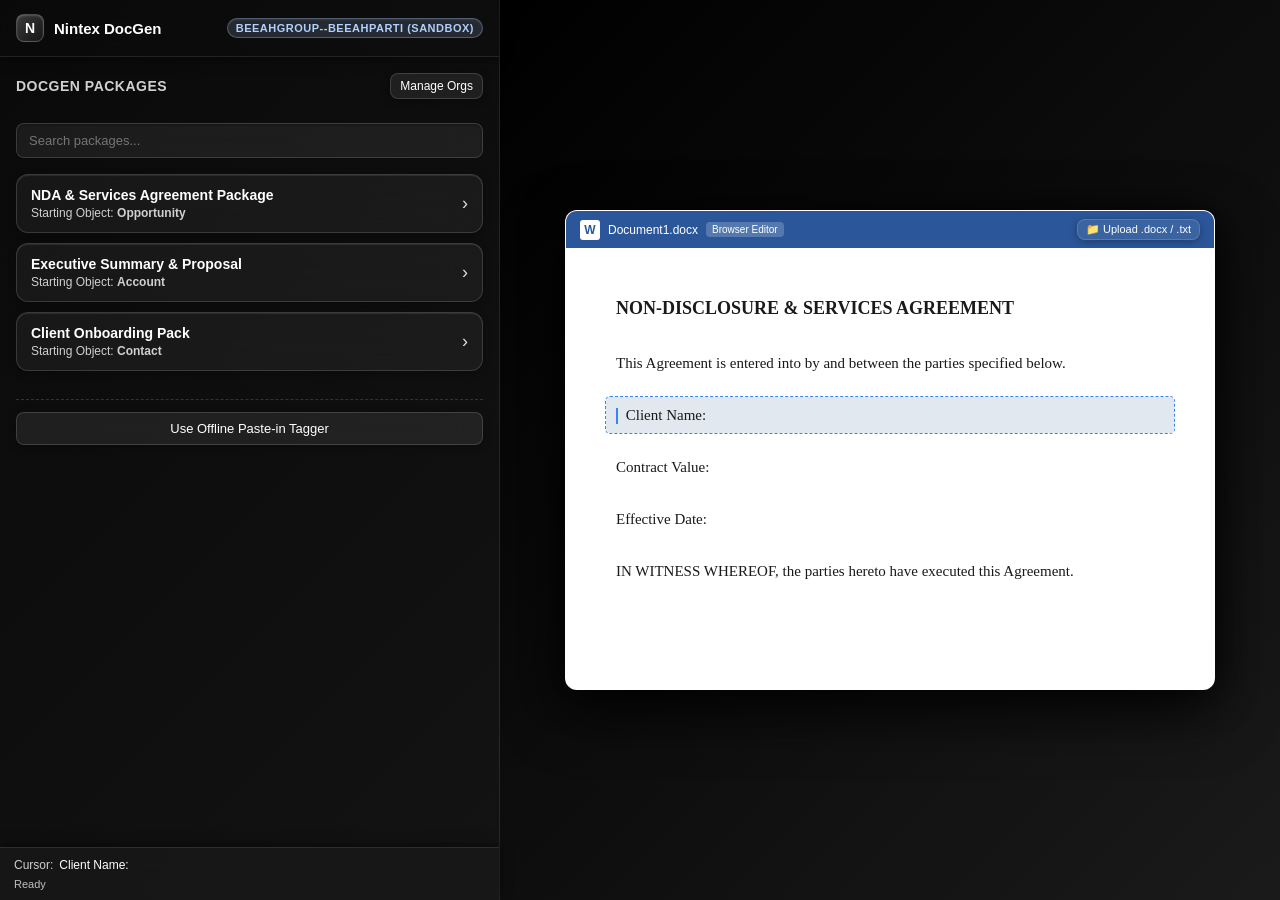
==== commit d30bfef7: "Update print statement from 'Hello' to 'Goodbye'" ====
--- a/nintex-docgen-tagger/index.html
+++ b/nintex-docgen-tagger/index.html
@@ -1,540 +1,145 @@
 <!DOCTYPE html>
 <html lang="en">
 <head>
-<meta charset="UTF-8">
-<meta name="viewport" content="width=device-width, initial-scale=1.0">
-<title>sufyanansar.github.io — Open Source Portfolio</title>
-<link rel="icon" href="https://avatars.githubusercontent.com/u/69829116?s=60&v=4">
-<link rel="stylesheet" href="https://cdn.jsdelivr.net/npm/@fontsource/jetbrains-mono@5.0.8/index.css">
-<style>
-  :root{
-    --canvas:#ffffff;
-    --subtle:#f6f8fa;
-    --border:#d0d7de;
-    --border-muted:#d8dee4;
-    --text:#1f2328;
-    --muted:#656d76;
-    --accent:#0969da;
-    --accent-emphasis:#0550ae;
-    --green:#1f883d;
-    --green-hover:#1a7f37;
-    --red:#cf222e;
-    --purple:#8250df;
-    --amber:#9a6700;
-    --topic-bg:#ddf4ff;
-    --topic-fg:#0969da;
-    --header:#24292f;
-    --mono:'JetBrains Mono',ui-monospace,SFMono-Regular,Menlo,Consolas,monospace;
-    --sans:-apple-system,BlinkMacSystemFont,"Segoe UI","Noto Sans",Helvetica,Arial,sans-serif;
-  }
-  *{margin:0;padding:0;box-sizing:border-box}
-  html{scroll-behavior:smooth}
-  body{background:var(--canvas);color:var(--text);font-family:var(--sans);font-size:14px;line-height:1.5}
-  ::selection{background:rgba(9,105,218,.2)}
-  a{color:var(--accent);text-decoration:none}
-  a:hover{text-decoration:underline}
-  button{font-family:var(--sans)}
-  svg.oct{width:16px;height:16px;fill:currentColor;flex-shrink:0;vertical-align:text-bottom}
-
-  /* ============ TOP DARK HEADER (github.com style) ============ */
-  .gh-header{background:var(--header);color:#ffffffb3;position:sticky;top:0;z-index:100}
-  .gh-header-inner{max-width:1280px;margin:0 auto;padding:0 24px;height:62px;display:flex;align-items:center;gap:16px}
-  .gh-logo{display:flex;align-items:center;gap:10px;color:#fff;font-weight:600;font-size:15px;text-decoration:none}
-  .gh-logo:hover{text-decoration:none}
-  .gh-logo svg{width:32px;height:32px;fill:#fff}
-  .gh-logo span{font-family:var(--mono);font-size:14px;letter-spacing:-.2px}
-  .gh-logo span b{color:#7ee787;font-weight:600}
-  .gh-search{flex:1;max-width:340px;display:flex;align-items:center;gap:8px;border:1px solid #57606a;border-radius:6px;padding:5px 12px;color:#ffffff80;background:transparent;transition:.15s;cursor:text}
-  .gh-search:focus-within{border-color:#7ee787;color:#ffffffcc}
-  .gh-search svg{width:14px;height:14px}
-  .gh-search input{flex:1;background:transparent;border:none;outline:none;color:#fff;font-size:13px}
-  .gh-search input::placeholder{color:#ffffff66}
-  .gh-right{margin-left:auto;display:flex;align-items:center;gap:12px}
-  .gh-new{display:inline-flex;align-items:center;gap:6px;background:#238636;border:1px solid rgba(240,246,252,.1);color:#fff;font-size:13px;font-weight:600;padding:5px 14px;border-radius:6px;cursor:pointer;transition:.15s}
-  .gh-new:hover{background:#2ea043}
-  .gh-new svg{width:13px;height:13px}
-  .gh-avatar{width:32px;height:32px;border-radius:50%;border:1px solid #ffffff40;overflow:hidden;display:block}
-  .gh-avatar img{width:100%;height:100%;object-fit:cover;display:block}
-
-  /* ============ PROFILE TAB BAR ============ */
-  .tabbar{border-bottom:1px solid var(--border);background:var(--canvas);position:sticky;top:62px;z-index:90}
-  .tabbar-inner{max-width:1280px;margin:0 auto;padding:0 24px;display:flex;gap:4px;overflow-x:auto}
-  .tab{display:inline-flex;align-items:center;gap:8px;padding:12px 14px;font-size:14px;color:var(--muted);border-bottom:2px solid transparent;white-space:nowrap;transition:.15s}
-  .tab:hover{color:var(--text);border-bottom-color:var(--border);text-decoration:none}
-  .tab.active{color:var(--text);font-weight:600;border-bottom-color:#fd8c73}
-  .tab .cnt{background:var(--subtle);border:1px solid var(--border);border-radius:2em;font-size:12px;font-weight:500;padding:0 8px;line-height:18px;color:var(--muted)}
-
-  /* ============ LAYOUT ============ */
-  .container{max-width:1280px;margin:0 auto;padding:24px;display:grid;grid-template-columns:296px 1fr;gap:32px}
-
-  /* ============ SIDEBAR ============ */
-  .avatar-wrap{position:relative;margin-bottom:16px}
-  .avatar{width:260px;max-width:100%;aspect-ratio:1;border-radius:50%;border:1px solid var(--border);overflow:hidden;box-shadow:0 8px 24px rgba(31,35,40,.12)}
-  .avatar img{width:100%;height:100%;object-fit:cover}
-  .status-pill{position:absolute;bottom:14px;left:14px;background:#fff;border:1px solid var(--border);border-radius:2em;padding:3px 10px 3px 8px;font-size:12px;font-weight:500;display:flex;align-items:center;gap:6px;box-shadow:0 2px 8px rgba(31,35,40,.1)}
-  .status-pill .sdot{width:8px;height:8px;border-radius:50%;background:#2da44e;animation:pulse 1.8s infinite}
-  @keyframes pulse{0%,100%{opacity:1}50%{opacity:.35}}
-  .p-name{font-size:24px;font-weight:600;line-height:1.2}
-  .p-user{font-size:20px;font-weight:300;color:var(--muted);margin-bottom:12px}
-  .p-bio{color:var(--text);margin-bottom:16px}
-  .btn{display:inline-flex;align-items:center;justify-content:center;gap:8px;font-size:14px;font-weight:500;padding:5px 16px;border-radius:6px;border:1px solid rgba(31,35,40,.15);background:var(--subtle);color:var(--text);cursor:pointer;transition:.15s;line-height:20px}
-  .btn:hover{background:#f3f4f6}
-  .btn-green{background:var(--green);border-color:rgba(31,35,40,.15);color:#fff}
-  .btn-green:hover{background:var(--green-hover)}
-  .btn-full{width:100%}
-  .p-meta{list-style:none;margin:16px 0;display:flex;flex-direction:column;gap:8px;color:var(--muted)}
-  .p-meta li{display:flex;align-items:center;gap:10px}
-  .p-meta svg{color:var(--muted)}
-  .p-meta a{color:var(--accent)}
-  .divider{border-top:1px solid var(--border);margin:16px 0}
-  .side-h{font-size:14px;font-weight:600;margin-bottom:10px;display:flex;align-items:center;gap:8px}
-  .lang-bar{display:flex;height:8px;border-radius:6px;overflow:hidden;border:1px solid var(--border);margin-bottom:10px;background:var(--subtle)}
-  .lang-bar span{transition:.3s}
-  .lang-legend{list-style:none;display:flex;flex-direction:column;gap:6px;font-size:12px;color:var(--muted)}
-  .lang-legend li{display:flex;align-items:center;gap:8px}
-  .lang-legend .dot{width:10px;height:10px;border-radius:50%;flex-shrink:0}
-  .lang-legend b{color:var(--text);font-weight:600}
-  .no-langs{font-size:12px;color:var(--muted)}
-
-  /* ============ MAIN ============ */
-  .main-col{min-width:0}
-  .card-box{border:1px solid var(--border);border-radius:6px;margin-bottom:24px}
-  .card-box-head{display:flex;align-items:center;justify-content:space-between;gap:12px;padding:12px 16px;border-bottom:1px solid var(--border);background:var(--subtle);border-radius:6px 6px 0 0;flex-wrap:wrap}
-  .card-box-head h2{font-size:16px;font-weight:600;display:flex;align-items:center;gap:8px}
-  .card-box-body{padding:16px}
-
-  /* contribution graph */
-  .contrib-head{display:flex;align-items:center;justify-content:space-between;gap:12px;flex-wrap:wrap}
-  .contrib-head b{font-size:14px}
-  .legend{display:flex;align-items:center;gap:3px;font-size:12px;color:var(--muted)}
-  .legend i{width:10px;height:10px;border-radius:2px;display:inline-block}
-  .graph-scroll{overflow-x:auto;padding-top:14px}
-  .graph{display:grid;grid-auto-flow:column;grid-template-rows:repeat(7,11px);gap:3px;width:max-content}
-  .graph i{width:11px;height:11px;border-radius:2px;background:#ebedf0}
-
-  /* toolbar */
-  .toolbar{display:flex;gap:8px;flex-wrap:wrap;align-items:center}
-  .searchbox{display:flex;align-items:center;gap:8px;border:1px solid var(--border);border-radius:6px;padding:5px 12px;flex:1;min-width:200px;transition:.15s}
-  .searchbox:focus-within{border-color:var(--accent);box-shadow:0 0 0 3px rgba(9,105,218,.3)}
-  .searchbox svg{color:var(--muted);width:14px;height:14px}
-  .searchbox input{flex:1;border:none;outline:none;font-size:14px;background:transparent;color:var(--text)}
-  select.gh-select{border:1px solid var(--border);border-radius:6px;background:var(--subtle);padding:5px 10px;font-size:13px;color:var(--text);outline:none;cursor:pointer}
-  select.gh-select:focus{border-color:var(--accent);box-shadow:0 0 0 3px rgba(9,105,218,.3)}
-
-  /* repo cards */
-  .repo-grid{display:grid;grid-template-columns:repeat(2,1fr);gap:16px;padding:16px}
-  .repo-card{border:1px solid var(--border);border-radius:6px;padding:16px;display:flex;flex-direction:column;gap:10px;position:relative;transition:.15s;background:var(--canvas)}
-  .repo-card:hover{border-color:#b6c2cc;box-shadow:0 4px 12px rgba(31,35,40,.08)}
-  .repo-top{display:flex;align-items:flex-start;gap:8px}
-  .repo-top svg.repo-ic{color:var(--muted);margin-top:2px}
-  .repo-name{font-size:16px;font-weight:600;color:var(--accent);overflow:hidden;text-overflow:ellipsis;white-space:nowrap;flex:1;min-width:0}
-  .badge-public{font-size:12px;color:var(--muted);border:1px solid var(--border);border-radius:2em;padding:0 8px;line-height:18px;flex-shrink:0}
-  .repo-actions{display:flex;gap:4px;opacity:0;transition:.15s;position:absolute;top:10px;right:10px;background:#fff;padding:2px;border-radius:6px;border:1px solid transparent}
-  .repo-card:hover .repo-actions{opacity:1}
-  .repo-actions:hover{border-color:var(--border)}
-  .icon-btn{width:26px;height:26px;border:none;background:transparent;border-radius:6px;cursor:pointer;display:grid;place-items:center;color:var(--muted);transition:.1s}
-  .icon-btn:hover{background:var(--subtle);color:var(--text)}
-  .icon-btn.del:hover{color:var(--red)}
-  .icon-btn svg{width:14px;height:14px}
-  .repo-desc{color:var(--text);font-size:13px;overflow:hidden;display:-webkit-box;-webkit-line-clamp:2;-webkit-box-orient:vertical}
-  .topics{display:flex;flex-wrap:wrap;gap:6px}
-  .topic{background:var(--topic-bg);color:var(--topic-fg);font-size:12px;font-weight:500;border-radius:2em;padding:1px 10px;transition:.1s;cursor:default}
-  .topic:hover{background:#c7e7ff}
-  .install details{border:1px solid var(--border);border-radius:6px;overflow:hidden}
-  .install summary{list-style:none;cursor:pointer;display:flex;align-items:center;justify-content:space-between;padding:6px 12px;background:var(--subtle);font-size:12px;font-weight:600;color:var(--muted);user-select:none}
-  .install summary::-webkit-details-marker{display:none}
-  .install summary:hover{color:var(--text)}
-  .install summary .chev{transition:.2s}
-  .install details[open] summary .chev{transform:rotate(90deg)}
-  .install-body{border-top:1px solid var(--border);background:#fff;position:relative}
-  .install-body pre{font-family:var(--mono);font-size:12px;line-height:1.6;padding:12px 12px;overflow-x:auto;color:var(--text);white-space:pre-wrap}
-  .copy-btn{position:absolute;top:6px;right:6px;display:inline-flex;align-items:center;gap:5px;border:1px solid var(--border);background:var(--subtle);border-radius:6px;font-size:11px;font-family:var(--mono);color:var(--muted);padding:3px 8px;cursor:pointer;transition:.1s}
-  .copy-btn:hover{color:var(--text);background:#eef1f4}
-  .copy-btn.ok{color:var(--green);border-color:#2da44e66}
-  .copy-btn svg{width:12px;height:12px}
-  .repo-meta{display:flex;align-items:center;gap:14px;color:var(--muted);font-size:12px;margin-top:auto;flex-wrap:wrap}
-  .meta-item{display:inline-flex;align-items:center;gap:5px}
-  .meta-item .dot{width:12px;height:12px;border-radius:50%;display:inline-block}
-  .star-btn{display:inline-flex;align-items:center;gap:5px;border:none;background:none;color:var(--muted);font-size:12px;cursor:pointer;padding:2px 4px;border-radius:4px;transition:.1s}
-  .star-btn:hover{color:var(--accent);background:var(--topic-bg)}
-  .star-btn.starred{color:var(--amber)}
-  .star-btn.starred svg{fill:#eac54f}
-  .gh-link-btn{display:inline-flex;align-items:center;gap:6px;border:1px solid var(--border);background:var(--subtle);border-radius:6px;padding:3px 10px;font-size:12px;font-weight:500;color:var(--text);transition:.1s}
-  .gh-link-btn:hover{background:#eef1f4;text-decoration:none;color:var(--accent-emphasis)}
-  .gh-link-btn svg{width:13px;height:13px}
-
-  /* empty state */
-  .empty{grid-column:1/-1;border:1.5px dashed var(--border);border-radius:6px;text-align:center;padding:48px 20px;color:var(--muted)}
-  .empty b{display:block;color:var(--text);font-size:15px;margin-bottom:6px}
-  .empty p{margin-bottom:14px;font-size:13px}
-
-  /* ============ ROADMAP BOARD ============ */
-  .board{display:grid;grid-template-columns:repeat(4,1fr);gap:16px;padding:16px}
-  .board-col{background:var(--subtle);border:1px solid var(--border);border-radius:6px;display:flex;flex-direction:column;min-height:220px}
-  .board-col-head{display:flex;align-items:center;gap:8px;padding:10px 12px;border-bottom:1px solid var(--border);font-size:13px;font-weight:600}
-  .board-col-head .cdot{width:10px;height:10px;border-radius:50%}
-  .board-col-head .cnt{margin-left:auto;background:#fff;border:1px solid var(--border);border-radius:2em;font-size:11px;font-weight:500;padding:0 7px;line-height:16px;color:var(--muted)}
-  .board-col-head .add-mini{border:none;background:transparent;color:var(--muted);cursor:pointer;border-radius:4px;width:22px;height:22px;display:grid;place-items:center}
-  .board-col-head .add-mini:hover{background:#eef1f4;color:var(--green)}
-  .board-col-head .add-mini svg{width:13px;height:13px}
-  .board-col-body{padding:10px;display:flex;flex-direction:column;gap:10px;flex:1}
-  .plan-card{background:#fff;border:1px solid var(--border);border-radius:6px;padding:12px;display:flex;flex-direction:column;gap:8px;position:relative;transition:.15s;animation:rise .35s ease both}
-  @keyframes rise{from{opacity:0;transform:translateY(8px)}to{opacity:1;transform:none}}
-  .plan-card:hover{border-color:#b6c2cc;box-shadow:0 3px 10px rgba(31,35,40,.08)}
-  .plan-title{font-size:13px;font-weight:600;padding-right:44px}
-  .plan-desc{font-size:12px;color:var(--muted)}
-  .plan-foot{display:flex;align-items:center;gap:8px;flex-wrap:wrap;font-size:11px;color:var(--muted)}
-  .plan-foot .eta{display:inline-flex;align-items:center;gap:5px}
-  .plan-foot svg{width:12px;height:12px}
-  .plan-tag{background:var(--topic-bg);color:var(--topic-fg);font-size:11px;border-radius:2em;padding:0 8px;font-weight:500}
-  .plan-actions{position:absolute;top:8px;right:8px;display:flex;gap:2px;opacity:0;transition:.15s}
-  .plan-card:hover .plan-actions{opacity:1}
-  .board-empty{border:1.5px dashed var(--border);border-radius:6px;padding:16px 10px;text-align:center;font-size:12px;color:var(--muted)}
-
-  /* ============ FOOTER ============ */
-  footer{border-top:1px solid var(--border);background:var(--subtle);margin-top:16px}
-  .foot-inner{max-width:1280px;margin:0 auto;padding:28px 24px;display:flex;align-items:center;justify-content:space-between;gap:16px;flex-wrap:wrap;color:var(--muted);font-size:12px}
-  .foot-inner .fl{display:flex;align-items:center;gap:8px}
-  .foot-inner svg{width:14px;height:14px}
-  .foot-inner a{color:var(--accent)}
-  .foot-inner .mono{font-family:var(--mono);font-size:11px}
-
-  /* ============ MODALS ============ */
-  .overlay{position:fixed;inset:0;background:rgba(31,35,40,.5);backdrop-filter:blur(2px);z-index:200;display:grid;place-items:center;padding:20px;opacity:0;pointer-events:none;transition:.2s}
-  .overlay.open{opacity:1;pointer-events:auto}
-  .modal{width:100%;max-width:560px;background:#fff;border:1px solid var(--border);border-radius:10px;box-shadow:0 16px 48px rgba(31,35,40,.25);max-height:90vh;overflow-y:auto;transform:translateY(14px);transition:.25s}
-  .overlay.open .modal{transform:none}
-  .modal-head{display:flex;align-items:center;justify-content:space-between;padding:14px 20px;border-bottom:1px solid var(--border)}
-  .modal-head h3{font-size:16px;font-weight:600}
-  .modal-body{padding:20px}
-  .field{margin-bottom:14px}
-  .field label{display:block;font-size:13px;font-weight:600;margin-bottom:6px}
-  .field label b{color:var(--red)}
-  .field input,.field textarea,.field select{width:100%;border:1px solid var(--border);border-radius:6px;padding:5px 12px;font-size:14px;font-family:var(--sans);color:var(--text);outline:none;transition:.15s;background:#fff}
-  .field textarea{font-family:var(--mono);font-size:12.5px;min-height:96px;resize:vertical;line-height:1.6}
-  .field input:focus,.field textarea:focus,.field select:focus{border-color:var(--accent);box-shadow:0 0 0 3px rgba(9,105,218,.3)}
-  .field .hint{font-size:12px;color:var(--muted);margin-top:4px}
-  .field-row{display:grid;grid-template-columns:1fr 1fr;gap:14px}
-  .modal-foot{display:flex;justify-content:flex-end;gap:8px;padding:14px 20px;border-top:1px solid var(--border);background:var(--subtle);border-radius:0 0 10px 10px}
-
-  /* toast */
-  .toast-zone{position:fixed;bottom:24px;left:50%;transform:translateX(-50%);z-index:300;display:flex;flex-direction:column;align-items:center;gap:8px}
-  .toast{background:var(--header);color:#fff;font-size:13px;padding:9px 18px;border-radius:6px;display:flex;align-items:center;gap:9px;box-shadow:0 8px 24px rgba(31,35,40,.4);animation:toastIn .25s ease both}
-  .toast.out{animation:toastOut .25s forwards}
-  .toast .tdot{width:8px;height:8px;border-radius:50%;background:#3fb950;flex-shrink:0}
-  @keyframes toastIn{from{opacity:0;transform:translateY(12px)}to{opacity:1;transform:none}}
-  @keyframes toastOut{to{opacity:0;transform:translateY(10px)}}
-
-  @media(max-width:960px){
-    .container{grid-template-columns:1fr;gap:24px}
-    .avatar{width:200px}
-    .repo-grid{grid-template-columns:1fr}
-    .board{display:flex;overflow-x:auto}
-    .board-col{min-width:250px;flex:1}
-    .gh-search{display:none}
-    .repo-actions,.plan-actions{opacity:1}
-    .tabbar{top:62px}
-  }
-</style>
+  <meta charset="UTF-8">
+  <meta name="viewport" content="width=device-width, initial-scale=1.0">
+  <title>Nintex DocGen Field Tagger</title>
+  <!-- Office.js CDN -->
+  <script src="https://appsforoffice.microsoft.com/lib/1/hosted/office.js"></script>
+  <script type="module" crossorigin src="/nintex-docgen-tagger/assets/main-A2U-agfM.js"></script>
+  <link rel="stylesheet" crossorigin href="/nintex-docgen-tagger/assets/main-CN1LEvOo.css">
 </head>
 <body>
+  <div id="app-container">
+    <!-- TaskPane Section -->
+    <div class="taskpane">
+      <!-- App Header -->
+      <div class="app-header">
+        <div class="brand">
+          <div class="brand-icon">N</div>
+          <div>
+            <div class="brand-title">Nintex DocGen</div>
+          </div>
+        </div>
+        <div id="active-org-badge" class="org-badge badge-sandbox">Sandbox</div>
+      </div>
 
-<!-- ================= DARK HEADER ================= -->
-<header class="gh-header">
-  <div class="gh-header-inner">
-    <a class="gh-logo" href="#overview">
-      <svg viewBox="0 0 16 16"><path d="M8 0C3.58 0 0 3.58 0 8c0 3.54 2.29 6.53 5.47 7.59.4.07.55-.17.55-.38 0-.19-.01-.82-.01-1.49-2.01.37-2.53-.49-2.69-.94-.09-.23-.48-.94-.82-1.13-.28-.15-.68-.52-.01-.53.63-.01 1.08.58 1.23.82.72 1.21 1.87.87 2.33.66.07-.52.28-.87.51-1.07-1.78-.2-3.64-.89-3.64-3.95 0-.87.31-1.59.82-2.15-.08-.2-.36-1.02.08-2.12 0 0 .67-.21 2.2.82.64-.18 1.32-.27 2-.27s1.36.09 2 .27c1.53-1.04 2.2-.82 2.2-.82.44 1.1.16 1.92.08 2.12.51.56.82 1.27.82 2.15 0 3.07-1.87 3.75-3.65 3.95.29.25.54.73.54 1.48 0 1.07-.01 1.93-.01 2.2 0 .21.15.46.55.38A8.01 8.01 0 0 0 16 8c0-4.42-3.58-8-8-8z"/></svg>
-      <span>sufyanansar<b>.github.io</b></span>
-    </a>
-    <div class="gh-search">
-      <svg class="oct" viewBox="0 0 16 16"><path d="M11.5 7a4.5 4.5 0 1 1-9 0 4.5 4.5 0 0 1 9 0Zm-.82 4.74a6 6 0 1 1 1.06-1.06l3.04 3.04a.75.75 0 1 1-1.06 1.06l-3.04-3.04Z"/></svg>
-      <input type="text" placeholder="Search this portfolio…" oninput="document.getElementById('repoSearch').value=this.value;renderRepos();">
-    </div>
-    <div class="gh-right">
-      <span class="gh-avatar"><img src="https://avatars.githubusercontent.com/u/69829116?s=60&v=4" alt="avatar"></span>
-    </div>
-  </div>
-</header>
+      <!-- Main Screens -->
+      <div class="screen-container">
+        
+        <!-- Screen 1: Orgs Manager -->
+        <div id="screen-orgs" class="screen active">
+          <div class="section-title">
+            <span>Connected Orgs</span>
+          </div>
 
-<!-- ================= TAB BAR ================= -->
-<nav class="tabbar">
-  <div class="tabbar-inner">
-    <a class="tab active" href="#overview"><svg class="oct" viewBox="0 0 16 16"><path d="M2 2.5A2.5 2.5 0 0 1 4.5 0h8.75a.75.75 0 0 1 .75.75v12.5a.75.75 0 0 1-.75.75h-2.5a.75.75 0 0 1 0-1.5h1.75v-2h-8a1 1 0 0 0-.714 1.7.75.75 0 1 1-1.072 1.05A2.495 2.495 0 0 1 2 11.5Zm10.5-1h-8a1 1 0 0 0-1 1v6.708A2.486 2.486 0 0 1 4.5 9h8ZM5 12.25a.25.25 0 0 1 .25-.25h3.5a.25.25 0 0 1 .25.25v3.25a.25.25 0 0 1-.4.2l-1.45-1.087a.249.249 0 0 0-.3 0L5.4 15.7a.25.25 0 0 1-.4-.2Z"/></svg>Overview</a>
-    <a class="tab" href="#repos"><svg class="oct" viewBox="0 0 16 16"><path d="M2 2.5A2.5 2.5 0 0 1 4.5 0h8.75a.75.75 0 0 1 .75.75v12.5a.75.75 0 0 1-.75.75h-2.5a.75.75 0 0 1 0-1.5h1.75v-2h-8a1 1 0 0 0-.714 1.7.75.75 0 1 1-1.072 1.05A2.495 2.495 0 0 1 2 11.5Zm10.5-1h-8a1 1 0 0 0-1 1v6.708A2.486 2.486 0 0 1 4.5 9h8ZM5 12.25a.25.25 0 0 1 .25-.25h3.5a.25.25 0 0 1 .25.25v3.25a.25.25 0 0 1-.4.2l-1.45-1.087a.249.249 0 0 0-.3 0L5.4 15.7a.25.25 0 0 1-.4-.2Z"/></svg>Repositories <span class="cnt" id="tabRepoCount">0</span></a>
-    <a class="tab" href="#roadmap"><svg class="oct" viewBox="0 0 16 16"><path d="M1.5 1.75V13.5h13.75a.75.75 0 0 1 0 1.5H.75a.75.75 0 0 1-.75-.75V1.75a.75.75 0 0 1 1.5 0Zm12.78 2.53-2.75 3.75a.75.75 0 0 1-1.14.11L8.4 6.15 5.22 9.33a.749.749 0 0 1-1.06-1.06l3.75-3.75a.75.75 0 0 1 1.06 0l1.94 1.94 2.24-3.06a.75.75 0 1 1 1.21.88Z"/></svg>Roadmap <span class="cnt" id="tabPlanCount">0</span></a>
-    <a class="tab" href="#contact"><svg class="oct" viewBox="0 0 16 16"><path d="M1.75 2h12.5c.966 0 1.75.784 1.75 1.75v8.5A1.75 1.75 0 0 1 14.25 14H1.75A1.75 1.75 0 0 1 0 12.25v-8.5C0 2.784.784 2 1.75 2ZM1.5 12.251c0 .138.112.25.25.25h12.5a.25.25 0 0 0 .25-.25V5.664L8.47 9.39a.749.749 0 0 1-.94 0L1.5 5.664Zm13-8.251a.25.25 0 0 0-.25-.25H1.75a.25.25 0 0 0-.25.25v.75l6.5 4.875L14.5 4.51Z"/></svg>Contact</a>
-  </div>
-</nav>
+          <div id="orgs-list" class="card-list">
+            <!-- Rendered dynamically -->
+          </div>
 
-<div class="container" id="overview">
+          <div style="margin-top: 10px;" class="section-title">Connect to Salesforce</div>
 
-  <!-- ================= SIDEBAR ================= -->
-  <aside>
-    <div class="avatar-wrap">
-      <div class="avatar"><img src="https://avatars.githubusercontent.com/u/69829116?v=4" alt="Muhammed Sufyan"></div>
-      <span class="status-pill"><span class="sdot"></span>Open to collaborate</span>
-    </div>
-    <h1 class="p-name">Muhammed Sufyan</h1>
-    <div class="p-user">sufyanansar</div>
-    <p class="p-bio">Building integrations across Salesforce, Office add-ins, and internal tooling. I ship in public and document the install steps, not just the code.</p>
-    <button class="btn btn-full" id="followBtn" onclick="toggleFollow()">
-      <svg class="oct" viewBox="0 0 16 16"><path d="M10.561 8.073a6.005 6.005 0 0 1 3.432 5.142.75.75 0 1 1-1.498.07 4.5 4.5 0 0 0-8.99 0 .75.75 0 0 1-1.498-.07 6.004 6.004 0 0 1 3.431-5.142 3.999 3.999 0 1 1 5.123 0ZM10.5 5a2.5 2.5 0 1 0-5 0 2.5 2.5 0 0 0 5 0Z"/></svg>
-      <span id="followLabel">Follow</span>
-    </button>
-    <ul class="p-meta">
-      <li><svg class="oct" viewBox="0 0 16 16"><path d="M1.75 2h12.5c.966 0 1.75.784 1.75 1.75v8.5A1.75 1.75 0 0 1 14.25 14H1.75A1.75 1.75 0 0 1 0 12.25v-8.5C0 2.784.784 2 1.75 2ZM1.5 12.251c0 .138.112.25.25.25h12.5a.25.25 0 0 0 .25-.25V5.664L8.47 9.39a.749.749 0 0 1-.94 0L1.5 5.664Zm13-8.251a.25.25 0 0 0-.25-.25H1.75a.25.25 0 0 0-.25.25v.75l6.5 4.875L14.5 4.51Z"/></svg><a href="mailto:muhammedsufyan@proton.me">muhammedsufyan@proton.me</a></li>
-      <li><svg class="oct" viewBox="0 0 16 16"><path d="M7.775 3.275l1.25-1.25a3.5 3.5 0 1 1 4.95 4.95l-2.5 2.5a3.5 3.5 0 0 1-4.95 0 .751.751 0 0 1 .018-1.042.751.751 0 0 1 1.042-.018 1.998 1.998 0 0 0 2.83 0l2.5-2.5a1.998 1.998 0 0 0-2.83-2.83l-1.25 1.25a.751.751 0 0 1-1.042-.018.751.751 0 0 1-.018-1.042Zm-4.69 9.64a1.998 1.998 0 0 0 2.83 0l1.25-1.25a.751.751 0 0 1 1.042.018.751.751 0 0 1 .018 1.042l-1.25 1.25a3.5 3.5 0 1 1-4.95-4.95l2.5-2.5a3.5 3.5 0 0 1 4.95 0 .751.751 0 0 1-.018 1.042.751.751 0 0 1-1.042.018 1.998 1.998 0 0 0-2.83 0l-2.5 2.5a1.998 1.998 0 0 0 0 2.83Z"/></svg><a href="#overview">sufyanansar.github.io/WideOpen</a></li>
-      <li><svg class="oct" viewBox="0 0 16 16"><path d="M8 0C3.58 0 0 3.58 0 8c0 3.54 2.29 6.53 5.47 7.59.4.07.55-.17.55-.38 0-.19-.01-.82-.01-1.49-2.01.37-2.53-.49-2.69-.94-.09-.23-.48-.94-.82-1.13-.28-.15-.68-.52-.01-.53.63-.01 1.08.58 1.23.82.72 1.21 1.87.87 2.33.66.07-.52.28-.87.51-1.07-1.78-.2-3.64-.89-3.64-3.95 0-.87.31-1.59.82-2.15-.08-.2-.36-1.02.08-2.12 0 0 .67-.21 2.2.82.64-.18 1.32-.27 2-.27s1.36.09 2 .27c1.53-1.04 2.2-.82 2.2-.82.44 1.1.16 1.92.08 2.12.51.56.82 1.27.82 2.15 0 3.07-1.87 3.75-3.65 3.95.29.25.54.73.54 1.48 0 1.07-.01 1.93-.01 2.2 0 .21.15.46.55.38A8.01 8.01 0 0 0 16 8c0-4.42-3.58-8-8-8z"/></svg><a href="https://github.com/sufyanansar" target="_blank" rel="noopener">@sufyanansar</a></li>
-    </ul>
-    <div class="divider"></div>
-    <h3 class="side-h"><svg class="oct" viewBox="0 0 16 16"><path d="M8 4.5a3.5 3.5 0 1 1-7 0 3.5 3.5 0 0 1 7 0ZM1.75 8a.75.75 0 0 1 0 1.5.25.25 0 0 0-.25.25v4.5a.75.75 0 0 1-1.5 0v-4.5C0 8.784.784 8 1.75 8Zm13.5 0c.966 0 1.75.784 1.75 1.75v4.5a.75.75 0 0 1-1.5 0v-4.5a.25.25 0 0 0-.25-.25.75.75 0 0 1 0-1.5ZM8 8c.966 0 1.75.784 1.75 1.75v4.5a.75.75 0 0 1-1.5 0v-4.5A.25.25 0 0 0 8 9.5.75.75 0 0 1 8 8Z"/></svg>Languages</h3>
-    <div id="langSection"></div>
-  </aside>
+          <div class="form-group" style="margin-bottom: 8px;">
+            <label class="form-label">Salesforce Session URL</label>
+            <input id="input-session-url" type="password" class="input-field"
+                   placeholder="https://your-org.my.salesforce.com/secur/frontdoor.jsp?sid=...">
+          </div>
 
-  <!-- ================= MAIN ================= -->
-  <main class="main-col">
+          <button id="btn-connect-session" class="btn btn-primary" style="width: 100%;">
+            <span>Connect</span>
+          </button>
 
-    <!-- Contributions -->
-    <div class="card-box">
-      <div class="card-box-body">
-        <div class="contrib-head">
-          <b><span id="contribTotal">0</span> contributions in the last year</b>
-          <span class="legend">Less <i style="background:#ebedf0"></i><i style="background:#9be9a8"></i><i style="background:#40c463"></i><i style="background:#30a14e"></i><i style="background:#216e39"></i> More</span>
+          <div style="font-size: 11px; color: var(--text-muted); margin-top: 10px; line-height: 1.6;">
+            <strong>How to get this URL:</strong><br>
+            In Salesforce, open <strong>Developer Console &rarr; Debug &rarr; Open Execute Anonymous Window</strong>,
+            run <code>System.debug(UserInfo.getSessionId());</code>, copy the session ID from the log, and paste it
+            after <code>?sid=</code> in your org's URL &mdash; e.g.
+            <code>https://yourorg.my.salesforce.com/secur/frontdoor.jsp?sid=00D...</code><br><br>
+            Sessions expire after a few hours and cannot be renewed automatically &mdash; paste a fresh URL when that happens.
+          </div>
+
+          <div style="font-size: 11px; color: var(--text-muted); margin-top: 8px;">
+            Note: Switching orgs will reload your package list.
+          </div>
         </div>
-        <div class="graph-scroll"><div class="graph" id="graph"></div></div>
+
+        <!-- Screen 2: Packages -->
+        <div id="screen-packages" class="screen">
+          <div class="section-title">
+            <span>DocGen Packages</span>
+            <button id="btn-nav-orgs" class="btn btn-secondary btn-sm">Manage Orgs</button>
+          </div>
+
+          <div class="form-group">
+            <input id="input-search-packages" type="text" class="input-field" placeholder="Search packages...">
+          </div>
+
+          <div id="packages-list" class="card-list">
+            <!-- Rendered dynamically -->
+          </div>
+
+          <div style="margin-top: 12px; border-top: 1px dashed var(--border-color); padding-top: 12px;">
+            <button id="btn-use-paste-tagger" class="btn btn-secondary" style="width: 100%;">
+              <span>Use Offline Paste-in Tagger</span>
+            </button>
+          </div>
+        </div>
+
+        <!-- Screen 3: Field Tagger -->
+        <div id="screen-tagger" class="screen">
+          <div class="section-title" style="margin-bottom: 0;">
+            <div style="display: flex; align-items: center; gap: 8px;">
+              <button id="btn-back-packages" class="btn btn-secondary btn-sm">← Back</button>
+              <span id="package-title-display" style="font-size: 13px; color: var(--text-primary);">Package Name</span>
+            </div>
+          </div>
+
+          <!-- Filters -->
+          <div style="display: flex; gap: 8px;">
+            <input id="input-search-fields" type="text" class="input-field" placeholder="Search fields by label or tag...">
+            <button id="btn-toggle-paste-drawer" class="btn btn-secondary btn-sm" title="Paste Custom Tags">Paste</button>
+          </div>
+
+          <!-- Paste Drawer -->
+          <div id="paste-drawer" class="form-group" style="display: none; background: var(--bg-card); padding: 10px; border-radius: var(--radius-sm); border: 1px solid var(--border-color);">
+            <label class="form-label">Paste Tags (one per line or &lt;&lt;Tag&gt;&gt; format):</label>
+            <textarea id="textarea-paste-tags" class="input-field" rows="4" placeholder="<<Opportunity_Amount>>&#10;Account_Name&#10;Contact_Email"></textarea>
+            <div style="display: flex; gap: 6px; margin-top: 6px;">
+              <button id="btn-save-paste-tags" class="btn btn-primary btn-sm">Add Tags</button>
+              <button id="btn-clear-paste-tags" class="btn btn-secondary btn-sm">Clear</button>
+            </div>
+          </div>
+
+          <!-- Aggregate error banner -->
+          <div id="tree-error-banner" class="warning-banner" style="display: none;"></div>
+
+          <!-- Search progress -->
+          <div id="tree-progress" style="display: none; font-size: 12px; color: var(--text-secondary); padding: 6px 2px;"></div>
+
+          <!-- Tag Tree -->
+          <div id="tag-tree" style="max-height: 380px; overflow-y: auto;">
+            <!-- Rendered dynamically -->
+          </div>
+        </div>
+
+      </div>
+
+      <!-- App Footer Status Line -->
+      <div class="app-footer">
+        <div id="cursor-readout" class="cursor-readout">
+          <span>Cursor:</span>
+          <span id="cursor-snippet" style="color: var(--text-primary); font-weight: 500;">Click in document to set position</span>
+        </div>
+        <div id="status-toast" class="status-toast">Ready</div>
       </div>
     </div>
 
-    <!-- Repositories -->
-    <section id="repos">
-      <div class="card-box">
-        <div class="card-box-head">
-          <h2><svg class="oct" viewBox="0 0 16 16"><path d="M2 2.5A2.5 2.5 0 0 1 4.5 0h8.75a.75.75 0 0 1 .75.75v12.5a.75.75 0 0 1-.75.75h-2.5a.75.75 0 0 1 0-1.5h1.75v-2h-8a1 1 0 0 0-.714 1.7.75.75 0 1 1-1.072 1.05A2.495 2.495 0 0 1 2 11.5Zm10.5-1h-8a1 1 0 0 0-1 1v6.708A2.486 2.486 0 0 1 4.5 9h8ZM5 12.25a.25.25 0 0 1 .25-.25h3.5a.25.25 0 0 1 .25.25v3.25a.25.25 0 0 1-.4.2l-1.45-1.087a.249.249 0 0 0-.3 0L5.4 15.7a.25.25 0 0 1-.4-.2Z"/></svg>Open Source Repositories</h2>
-          <div class="toolbar" style="flex:1;justify-content:flex-end">
-            <div class="searchbox" style="max-width:260px">
-              <svg class="oct" viewBox="0 0 16 16"><path d="M11.5 7a4.5 4.5 0 1 1-9 0 4.5 4.5 0 0 1 9 0Zm-.82 4.74a6 6 0 1 1 1.06-1.06l3.04 3.04a.75.75 0 1 1-1.06 1.06l-3.04-3.04Z"/></svg>
-              <input type="text" id="repoSearch" placeholder="Find a repository…" oninput="renderRepos()">
-            </div>
-            <select class="gh-select" id="langFilter" onchange="renderRepos()"></select>
-          </div>
-        </div>
-        <div class="repo-grid" id="repoGrid"></div>
-      </div>
-    </section>
+    <!-- Right Side: Browser Word Simulator (Visible when outside Word Desktop/Web) -->
+    <div id="simulator-panel" class="simulator-panel">
+      <!-- Rendered by mock-word.js -->
+    </div>
+  </div>
 
-    <!-- Roadmap -->
-    <section id="roadmap">
-      <div class="card-box">
-        <div class="card-box-head">
-          <h2><svg class="oct" viewBox="0 0 16 16"><path d="M1.5 1.75V13.5h13.75a.75.75 0 0 1 0 1.5H.75a.75.75 0 0 1-.75-.75V1.75a.75.75 0 0 1 1.5 0Zm12.78 2.53-2.75 3.75a.75.75 0 0 1-1.14.11L8.4 6.15 5.22 9.33a.749.749 0 0 1-1.06-1.06l3.75-3.75a.75.75 0 0 1 1.06 0l1.94 1.94 2.24-3.06a.75.75 0 1 1 1.21.88Z"/></svg>Future Plans &amp; Pipeline</h2>
-        </div>
-        <div class="board" id="board"></div>
-      </div>
-    </section>
-  </main>
-</div>
-
-<!-- ================= FOOTER ================= -->
-<footer id="contact">
-  <div class="foot-inner">
-    <span class="fl"><svg class="oct" viewBox="0 0 16 16"><path d="M8 0C3.58 0 0 3.58 0 8c0 3.54 2.29 6.53 5.47 7.59.4.07.55-.17.55-.38 0-.19-.01-.82-.01-1.49-2.01.37-2.53-.49-2.69-.94-.09-.23-.48-.94-.82-1.13-.28-.15-.68-.52-.01-.53.63-.01 1.08.58 1.23.82.72 1.21 1.87.87 2.33.66.07-.52.28-.87.51-1.07-1.78-.2-3.64-.89-3.64-3.95 0-.87.31-1.59.82-2.15-.08-.2-.36-1.02.08-2.12 0 0 .67-.21 2.2.82.64-.18 1.32-.27 2-.27s1.36.09 2 .27c1.53-1.04 2.2-.82 2.2-.82.44 1.1.16 1.92.08 2.12.51.56.82 1.27.82 2.15 0 3.07-1.87 3.75-3.65 3.95.29.25.54.73.54 1.48 0 1.07-.01 1.93-.01 2.2 0 .21.15.46.55.38A8.01 8.01 0 0 0 16 8c0-4.42-3.58-8-8-8z"/></svg>© 2026 <b>sufyanansar</b> — built with plain HTML</span>
-    <span class="fl mono">theme: github.io · hosted on GitHub Pages · <a href="mailto:muhammedsufyan@proton.me">say hi</a></span>
-  </div>
-</footer>
-
-<div class="toast-zone" id="toastZone"></div>
-
-<script>
-/* ================= CONSTANTS & DATA ================= */
-const LS_P='ghio_projects_v1', LS_PL='ghio_plans_v1';
-const LANG_COLORS={'JavaScript':'#f1e05a','TypeScript':'#3178c6','Python':'#3572A5','Rust':'#dea584','Go':'#00ADD8','HTML':'#e34c26','CSS':'#663399','C':'#555555','C++':'#f34b72','Java':'#b07219','Ruby':'#701516','PHP':'#4F5D95','Shell':'#89e051','Apex':'#2090c3','Other':'#6e7781'};
-const BOARD_COLS=[
-  {key:'idea',label:'Ideas',dot:'#8250df'},
-  {key:'dev',label:'In Progress',dot:'#bf8700'},
-  {key:'soon',label:'Coming Soon',dot:'#0969da'},
-  {key:'shipped',label:'Shipped',dot:'#1a7f37'}
-];
-const seedProjects=[
-  {
-    id:'p1',
-    name:'nintex-docgen-tagger',
-    repo:'https://github.com/sufyanansar/nintex-docgen-tagger',
-    desc:'Microsoft Word add-in that browses Nintex DocGen packages in Salesforce and inserts merge-field tags at the cursor, wrapped in content controls.',
-    install:'In Word: Insert → Add-ins → More Add-ins → Upload My Add-in\nPaste this manifest URL:\n  https://sufyanansar.github.io/nintex-docgen-tagger/manifest.xml\n\nConnect to Salesforce (no Connected App needed):\n1. Developer Console → Debug → Open Execute Anonymous Window\n2. Run: System.debug(UserInfo.getSessionId());\n3. Copy the session ID, paste it into your org URL after ?sid=\n4. Paste that full URL into the add-in\'s \"Connect\" field\n\nSessions expire after a few hours — reconnect with a fresh URL when that happens.',
-    tags:['office-add-in','salesforce','word','nintex-docgen'],
-    language:'JavaScript',
-    stars:0,
-    starred:false,
-    updated:'2026-08-06'
-  }
-];
-const seedPlans=[
-  {id:'pl1',title:'Org-wide deployment via Microsoft 365 admin center',status:'idea',eta:'TBD',desc:'Upload the manifest through Integrated apps so it appears for every assigned user automatically — no per-user sideload.',tags:['office-add-in','deployment']},
-  {id:'pl2',title:'Restore offline pasted tags in the relationship tree',status:'idea',eta:'TBD',desc:'Pasted tags currently write to storage but do not render in the new tree view. Add them back as a third top-level section.',tags:['nintex-docgen']}
-];
-
-let projects=load(LS_P,seedProjects), plans=load(LS_PL,seedPlans);
-let following=false;
-
-function load(k,f){try{const r=localStorage.getItem(k);if(r)return JSON.parse(r);}catch(e){} localStorage.setItem(k,JSON.stringify(f));return JSON.parse(JSON.stringify(f));}
-const saveP=()=>localStorage.setItem(LS_P,JSON.stringify(projects));
-const saveL=()=>localStorage.setItem(LS_PL,JSON.stringify(plans));
-const uid=()=>Math.random().toString(36).slice(2,9)+Date.now().toString(36);
-const esc=s=>String(s).replace(/[&<>"']/g,c=>({'&':'&amp;','<':'&lt;','>':'&gt;','"':'&quot;',"'":'&#39;'}[c]));
-
-/* ================= ICONS ================= */
-const IC={
-  repo:'<svg class="oct repo-ic" viewBox="0 0 16 16"><path d="M2 2.5A2.5 2.5 0 0 1 4.5 0h8.75a.75.75 0 0 1 .75.75v12.5a.75.75 0 0 1-.75.75h-2.5a.75.75 0 0 1 0-1.5h1.75v-2h-8a1 1 0 0 0-.714 1.7.75.75 0 1 1-1.072 1.05A2.495 2.495 0 0 1 2 11.5Zm10.5-1h-8a1 1 0 0 0-1 1v6.708A2.486 2.486 0 0 1 4.5 9h8ZM5 12.25a.25.25 0 0 1 .25-.25h3.5a.25.25 0 0 1 .25.25v3.25a.25.25 0 0 1-.4.2l-1.45-1.087a.249.249 0 0 0-.3 0L5.4 15.7a.25.25 0 0 1-.4-.2Z"/></svg>',
-  star:'<svg class="oct" viewBox="0 0 16 16"><path d="M8 .25a.75.75 0 0 1 .673.418l1.882 3.815 4.21.612a.75.75 0 0 1 .416 1.279l-3.046 2.97.719 4.192a.75.75 0 0 1-1.088.791L8 12.347l-3.766 1.98a.75.75 0 0 1-1.088-.79l.72-4.194L.818 6.374a.75.75 0 0 1 .416-1.28l4.21-.611L7.327.668A.75.75 0 0 1 8 .25Zm0 2.445L6.615 5.5a.75.75 0 0 1-.564.41l-3.097.45 2.24 2.184a.75.75 0 0 1 .216.664l-.528 3.084 2.769-1.456a.75.75 0 0 1 .698 0l2.77 1.456-.53-3.084a.75.75 0 0 1 .216-.664l2.24-2.183-3.096-.45a.75.75 0 0 1-.564-.41L8 2.694Z"/></svg>',
-  starF:'<svg class="oct" viewBox="0 0 16 16"><path d="M8 .25a.75.75 0 0 1 .673.418l1.882 3.815 4.21.612a.75.75 0 0 1 .416 1.279l-3.046 2.97.719 4.192a.75.75 0 0 1-1.088.791L8 12.347l-3.766 1.98a.75.75 0 0 1-1.088-.79l.72-4.194L.818 6.374a.75.75 0 0 1 .416-1.28l4.21-.611L7.327.668A.75.75 0 0 1 8 .25Z"/></svg>',
-  gh:'<svg class="oct" viewBox="0 0 16 16"><path d="M8 0C3.58 0 0 3.58 0 8c0 3.54 2.29 6.53 5.47 7.59.4.07.55-.17.55-.38 0-.19-.01-.82-.01-1.49-2.01.37-2.53-.49-2.69-.94-.09-.23-.48-.94-.82-1.13-.28-.15-.68-.52-.01-.53.63-.01 1.08.58 1.23.82.72 1.21 1.87.87 2.33.66.07-.52.28-.87.51-1.07-1.78-.2-3.64-.89-3.64-3.95 0-.87.31-1.59.82-2.15-.08-.2-.36-1.02.08-2.12 0 0 .67-.21 2.2.82.64-.18 1.32-.27 2-.27s1.36.09 2 .27c1.53-1.04 2.2-.82 2.2-.82.44 1.1.16 1.92.08 2.12.51.56.82 1.27.82 2.15 0 3.07-1.87 3.75-3.65 3.95.29.25.54.73.54 1.48 0 1.07-.01 1.93-.01 2.2 0 .21.15.46.55.38A8.01 8.01 0 0 0 16 8c0-4.42-3.58-8-8-8z"/></svg>',
-  copy:'<svg class="oct" viewBox="0 0 16 16"><path d="M0 6.75C0 5.784.784 5 1.75 5h1.5a.75.75 0 0 1 0 1.5h-1.5a.25.25 0 0 0-.25.25v7.5c0 .138.112.25.25.25h7.5a.25.25 0 0 0 .25-.25v-1.5a.75.75 0 0 1 1.5 0v1.5A1.75 1.75 0 0 1 9.25 16h-7.5A1.75 1.75 0 0 1 0 14.25Z"/><path d="M5 1.75C5 .784 5.784 0 6.75 0h7.5C15.216 0 16 .784 16 1.75v7.5A1.75 1.75 0 0 1 14.25 11h-7.5A1.75 1.75 0 0 1 5 9.25Zm1.75-.25a.25.25 0 0 0-.25.25v7.5c0 .138.112.25.25.25h7.5a.25.25 0 0 0 .25-.25v-7.5a.25.25 0 0 0-.25-.25Z"/></svg>',
-  check:'<svg class="oct" viewBox="0 0 16 16"><path d="M13.78 4.22a.75.75 0 0 1 0 1.06l-7.25 7.25a.75.75 0 0 1-1.06 0L2.22 9.28a.75.75 0 0 1 1.06-1.06L6 10.94l6.72-6.72a.75.75 0 0 1 1.06 0Z"/></svg>',
-  edit:'<svg class="oct" viewBox="0 0 16 16"><path d="M11.013 1.427a1.75 1.75 0 0 1 2.474 0l1.086 1.086a1.75 1.75 0 0 1 0 2.474l-8.61 8.61c-.21.21-.47.364-.756.445l-3.251.93a.75.75 0 0 1-.927-.928l.929-3.25c.081-.286.235-.547.445-.758l8.61-8.61Zm.176 4.823L9.75 4.81l-6.286 6.287a.253.253 0 0 0-.064.108l-.558 1.953 1.953-.558a.253.253 0 0 0 .108-.064Zm1.238-3.763a.25.25 0 0 0-.354 0L10.811 3.75l1.439 1.44 1.263-1.263a.25.25 0 0 0 0-.354Z"/></svg>',
-  trash:'<svg class="oct" viewBox="0 0 16 16"><path d="M11 1.75V3h2.25a.75.75 0 0 1 0 1.5H2.75a.75.75 0 0 1 0-1.5H5V1.75C5 .784 5.784 0 6.75 0h2.5C10.216 0 11 .784 11 1.75ZM4.496 6.675l.66 6.6a.25.25 0 0 0 .249.225h5.19a.25.25 0 0 0 .249-.225l.66-6.6a.75.75 0 0 1 1.492.149l-.66 6.6A1.748 1.748 0 0 1 10.595 15h-5.19a1.748 1.748 0 0 1-1.741-1.575l-.66-6.6a.75.75 0 1 1 1.492-.15ZM6.5 3h3v-1a.25.25 0 0 0-.25-.25h-2.5a.25.25 0 0 0-.25.25Z"/></svg>',
-  cal:'<svg class="oct" viewBox="0 0 16 16"><path d="M4.75 0a.75.75 0 0 1 .75.75V2h5V.75a.75.75 0 0 1 1.5 0V2h1.25c.966 0 1.75.784 1.75 1.75v10.5A1.75 1.75 0 0 1 13.25 16H2.75A1.75 1.75 0 0 1 1 14.25V3.75C1 2.784 1.784 2 2.75 2H4V.75A.75.75 0 0 1 4.75 0Zm0 3.5h-2a.25.25 0 0 0-.25.25V6h11V3.75a.25.25 0 0 0-.25-.25Zm7.75 4H2.5v6.75c0 .138.112.25.25.25h10.5a.25.25 0 0 0 .25-.25Z"/></svg>',
-  chev:'<svg class="oct chev" viewBox="0 0 16 16"><path d="M6.22 3.22a.75.75 0 0 1 1.06 0l4.25 4.25a.75.75 0 0 1 0 1.06l-4.25 4.25a.751.751 0 0 1-1.042-.018.751.751 0 0 1-.018-1.042L9.94 8 6.22 4.28a.75.75 0 0 1 0-1.06Z"/></svg>',
-  plus:'<svg class="oct" viewBox="0 0 16 16"><path d="M8 2a.75.75 0 0 1 .75.75v4.5h4.5a.75.75 0 0 1 0 1.5h-4.5v4.5a.75.75 0 0 1-1.5 0v-4.5h-4.5a.75.75 0 0 1 0-1.5h4.5v-4.5A.75.75 0 0 1 8 2Z"/></svg>'
-};
-
-/* ================= TOAST ================= */
-function toast(msg){
-  const z=document.getElementById('toastZone');
-  const t=document.createElement('div');t.className='toast';
-  t.innerHTML='<span class="tdot"></span>'+esc(msg);
-  z.appendChild(t);
-  setTimeout(()=>{t.classList.add('out');setTimeout(()=>t.remove(),260);},2300);
-}
-
-/* ================= CONTRIBUTION GRAPH ================= */
-function mulberry32(a){return function(){a|=0;a=a+0x6D2B79F5|0;let t=Math.imul(a^a>>>15,1|a);t=t+Math.imul(t^t>>>7,61|t)^t;return((t^t>>>14)>>>0)/4294967296;}}
-function renderGraph(){
-  const rnd=mulberry32(20260806);
-  const colors=['#ebedf0','#9be9a8','#40c463','#30a14e','#216e39'];
-  const g=document.getElementById('graph');
-  let total=0,html='';
-  for(let w=0;w<52;w++){
-    for(let d=0;d<7;d++){
-      const r=rnd();
-      let lvl=0;
-      if(r>0.35)lvl=1; if(r>0.58)lvl=2; if(r>0.78)lvl=3; if(r>0.92)lvl=4;
-      total+=lvl*3;
-      html+='<i style="background:'+colors[lvl]+'" title="'+(lvl*3)+' contributions"></i>';
-    }
-  }
-  g.innerHTML=html;
-  document.getElementById('contribTotal').textContent=(total+projects.length*17+plans.length*9).toLocaleString();
-}
-
-/* ================= SIDEBAR LANGUAGES ================= */
-function renderLangs(){
-  const counts={};
-  projects.forEach(p=>{counts[p.language]=(counts[p.language]||0)+1;});
-  const entries=Object.entries(counts).sort((a,b)=>b[1]-a[1]);
-  const box=document.getElementById('langSection');
-  if(!entries.length){box.innerHTML='<div class="no-langs">No repositories yet.</div>';return;}
-  const total=entries.reduce((s,e)=>s+e[1],0);
-  let bar='<div class="lang-bar">',legend='<ul class="lang-legend">';
-  entries.forEach(([lang,n])=>{
-    const pct=Math.round(n/total*100);
-    const col=LANG_COLORS[lang]||LANG_COLORS.Other;
-    bar+='<span style="width:'+pct+'%;background:'+col+'" title="'+esc(lang)+'"></span>';
-    legend+='<li><span class="dot" style="background:'+col+'"></span><b>'+esc(lang)+'</b>&nbsp;'+pct+'%</li>';
-  });
-  bar+='</div>';legend+='</ul>';
-  box.innerHTML=bar+legend;
-}
-
-/* ================= REPOS ================= */
-function buildLangFilter(){
-  const sel=document.getElementById('langFilter');
-  const cur=sel.value;
-  const langs=[...new Set(projects.map(p=>p.language))];
-  sel.innerHTML='<option value="">Language: All</option>'+langs.map(l=>'<option'+(l===cur?' selected':'')+'>'+esc(l)+'</option>').join('');
-}
-function renderRepos(){
-  buildLangFilter();
-  const q=document.getElementById('repoSearch').value.trim().toLowerCase();
-  const lf=document.getElementById('langFilter').value;
-  const grid=document.getElementById('repoGrid');
-  const list=projects.filter(p=>{
-    const hay=(p.name+' '+(p.desc||'')+' '+(p.tags||[]).join(' ')).toLowerCase();
-    return (!q||hay.includes(q)) && (!lf||p.language===lf);
-  });
-  if(!list.length){
-    grid.innerHTML='<div class="empty"><b>'+(q||lf?'No repositories matched':'No repositories yet')+'</b><p>'+(q||lf?'Try a different search or filter.':'No repositories to show yet.')+'</p></div>';
-  }else{
-    grid.innerHTML=list.map(p=>{
-      const col=LANG_COLORS[p.language]||LANG_COLORS.Other;
-      const d=new Date(p.updated||Date.now());
-      const mon=d.toLocaleString('en',{month:'short',year:'numeric'});
-      return '<article class="repo-card">'
-        +'<div class="repo-top">'+IC.repo+'<a class="repo-name" href="'+esc(p.repo)+'" target="_blank" rel="noopener">'+esc(p.name)+'</a><span class="badge-public">Public</span></div>'
-        +(p.desc?'<p class="repo-desc">'+esc(p.desc)+'</p>':'')
-        +((p.tags&&p.tags.length)?'<div class="topics">'+p.tags.map(t=>'<span class="topic">'+esc(t)+'</span>').join('')+'</div>':'')
-        +'<div class="install"><details><summary><span>Installation</span>'+IC.chev+'</summary><div class="install-body"><pre>'+esc(p.install)+'</pre><button class="copy-btn" onclick="copyInstall(\''+p.id+'\',this)">'+IC.copy+' copy</button></div></details></div>'
-        +'<div class="repo-meta">'
-          +'<span class="meta-item"><span class="dot" style="background:'+col+'"></span>'+esc(p.language)+'</span>'
-          +'<button class="star-btn'+(p.starred?' starred':'')+'" onclick="toggleStar(\''+p.id+'\',this)">'+(p.starred?IC.starF:IC.star)+' '+(p.stars+(p.starred?1:0))+'</button>'
-          +'<span class="meta-item">Updated '+mon+'</span>'
-          +'<a class="gh-link-btn" style="margin-left:auto" href="'+esc(p.repo)+'" target="_blank" rel="noopener">'+IC.gh+' GitHub</a>'
-        +'</div>'
-      +'</article>';
-    }).join('');
-  }
-  document.getElementById('tabRepoCount').textContent=projects.length;
-  renderLangs();
-}
-function toggleStar(id,btn){
-  const p=projects.find(x=>x.id===id);if(!p)return;
-  p.starred=!p.starred;saveP();renderRepos();
-  toast(p.starred?'Starred '+p.name+' ★':'Unstarred '+p.name);
-}
-function copyInstall(id,btn){
-  const p=projects.find(x=>x.id===id);if(!p)return;
-  const done=()=>{btn.classList.add('ok');btn.innerHTML=IC.check+' copied!';toast('Install commands copied');setTimeout(()=>{btn.classList.remove('ok');btn.innerHTML=IC.copy+' copy';},1600);};
-  if(navigator.clipboard&&navigator.clipboard.writeText){navigator.clipboard.writeText(p.install).then(done).catch(()=>fb());}else fb();
-  function fb(){const ta=document.createElement('textarea');ta.value=p.install;ta.style.cssText='position:fixed;opacity:0';document.body.appendChild(ta);ta.select();try{document.execCommand('copy');}catch(e){}document.body.removeChild(ta);done();}
-}
-
-/* ================= BOARD ================= */
-function renderBoard(){
-  const board=document.getElementById('board');
-  board.innerHTML=BOARD_COLS.map(c=>{
-    const items=plans.filter(pl=>pl.status===c.key);
-    return '<div class="board-col">'
-      +'<div class="board-col-head"><span class="cdot" style="background:'+c.dot+'"></span>'+c.label+'<span class="cnt">'+items.length+'</span></div>'
-      +'<div class="board-col-body">'
-      +(items.length?items.map(pl=>
-        '<div class="plan-card">'
-          +'<div class="plan-title">'+esc(pl.title)+'</div>'
-          +(pl.desc?'<div class="plan-desc">'+esc(pl.desc)+'</div>':'')
-          +'<div class="plan-foot">'
-            +(pl.eta?'<span class="eta">'+IC.cal+esc(pl.eta)+'</span>':'')
-            +((pl.tags&&pl.tags.length)?pl.tags.map(t=>'<span class="plan-tag">'+esc(t)+'</span>').join(''):'')
-          +'</div>'
-        +'</div>').join('')
-        :'<div class="board-empty">No items yet</div>')
-      +'</div></div>';
-  }).join('');
-  document.getElementById('tabPlanCount').textContent=plans.length;
-}
-
-/* ================= MISC ================= */
-function toggleFollow(){
-  following=!following;
-  document.getElementById('followLabel').textContent=following?'Following':'Follow';
-  toast(following?'You are now following sufyanansar':'Unfollowed');
-}
-document.querySelectorAll('.tab').forEach(t=>t.addEventListener('click',()=>{
-  document.querySelectorAll('.tab').forEach(x=>x.classList.remove('active'));
-  t.classList.add('active');
-}));
-
-/* ================= INIT ================= */
-renderGraph();
-renderRepos();
-renderBoard();
-</script>
+  <!-- App Entry Script -->
 </body>
 </html>
--- a/nintex-docgen-tagger/assets/main-CN1LEvOo.css
+++ b/nintex-docgen-tagger/assets/main-CN1LEvOo.css
@@ -0,0 +1 @@
+:root{--bg-dark: #0a0a0a;--bg-card: #1a1a1a;--bg-card-hover: #252525;--text-primary: #ffffff;--text-secondary: #d0d0d0;--text-muted: #808080;--border-color: #333333;--accent-blue: #e0e0e0;--accent-blue-hover: #f5f5f5;--accent-green: #c0c0c0;--accent-amber: #b0b0b0;--accent-red: #a0a0a0;--radius-sm: 8px;--radius-md: 12px;--radius-lg: 16px;--shadow-lg: 0 8px 32px rgba(255, 255, 255, .1), 0 0 16px rgba(0, 0, 0, .8);--shadow-glass: 0 8px 32px rgba(31, 38, 135, .37);--font-family: "Inter", -apple-system, BlinkMacSystemFont, "Segoe UI", Roboto, sans-serif}*{box-sizing:border-box;margin:0;padding:0}body{font-family:var(--font-family);background-color:var(--bg-dark);color:var(--text-primary);height:100vh;overflow:hidden}#app-container{display:flex;height:100vh;width:100vw}.taskpane{flex:1;display:flex;flex-direction:column;height:100%;border-right:1px solid rgba(255,255,255,.1);background:linear-gradient(135deg,#0a0a0af2,#141414f2);-webkit-backdrop-filter:blur(10px);backdrop-filter:blur(10px);min-width:320px;max-width:500px}.app-header{padding:14px 16px;What I Need From You Can you access https://localhost:3000/auth-start.html directly in a browser? What happens? Where is auth-start.html located in your project folder? (Show me the folder structure) What dev server are you using? (Vite,Webpack,Express,etc.) Can you share your auth-callback.html? The "add-in could not be started" error in the dialog specifically means the dialog window couldn"t load or initialize the page. Since your HTML code is correct, it"s almost certainly a serving/404 issue or a file location issue. background: rgba(26,26,26,.7);-webkit-backdrop-filter:blur(20px);backdrop-filter:blur(20px);border-bottom:1px solid rgba(255,255,255,.1);display:flex;align-items:center;justify-content:space-between;box-shadow:0 2px 10px #00000080}.brand{display:flex;align-items:center;gap:10px}.brand-icon{width:28px;height:28px;background:linear-gradient(135deg,#fff3,#ffffff0d);-webkit-backdrop-filter:blur(20px);backdrop-filter:blur(20px);border:1px solid rgba(255,255,255,.2);border-radius:var(--radius-sm);display:flex;align-items:center;justify-content:center;font-weight:700;font-size:14px;color:#fff;box-shadow:inset 0 1px 2px #fff3}.brand-title{font-size:15px;font-weight:600;color:var(--text-primary)}.org-badge{font-size:11px;padding:3px 8px;border-radius:12px;font-weight:600;text-transform:uppercase;letter-spacing:.5px}.badge-sandbox{background:#b4d2ff26;-webkit-backdrop-filter:blur(10px);backdrop-filter:blur(10px);color:#b0d0ff;border:1px solid rgba(180,210,255,.3);box-shadow:inset 0 1px 2px #ffffff1a}.badge-production{background:#96e6c826;-webkit-backdrop-filter:blur(10px);backdrop-filter:blur(10px);color:#a0e0c0;border:1px solid rgba(150,230,200,.3);box-shadow:inset 0 1px 2px #ffffff1a}.badge-custom{background:#ffc86426;-webkit-backdrop-filter:blur(10px);backdrop-filter:blur(10px);color:#ffc080;border:1px solid rgba(255,200,100,.3);box-shadow:inset 0 1px 2px #ffffff1a}.badge-offline{background:#c8c8c826;-webkit-backdrop-filter:blur(10px);backdrop-filter:blur(10px);color:#d0d0d0;border:1px solid rgba(200,200,200,.3);box-shadow:inset 0 1px 2px #ffffff1a}.screen-container{flex:1;overflow-y:auto;padding:16px}.screen{display:none;flex-direction:column;gap:16px}.screen.active{display:flex}.section-title{font-size:14px;font-weight:600;color:var(--text-secondary);text-transform:uppercase;letter-spacing:.5px;margin-bottom:8px;display:flex;align-items:center;justify-content:space-between}.card-list{display:flex;flex-direction:column;gap:10px}.card-item{background:#ffffff0d;-webkit-backdrop-filter:blur(20px);backdrop-filter:blur(20px);border:1px solid rgba(255,255,255,.15);border-radius:var(--radius-md);padding:12px 14px;display:flex;align-items:center;justify-content:space-between;transition:all .3s ease;cursor:pointer;box-shadow:0 2px 8px #0000004d,inset 0 1px 1px #ffffff1a}.card-item:hover{background:#ffffff1a;border-color:#ffffff4d;box-shadow:0 4px 16px #0006,inset 0 1px 1px #ffffff26}.card-item.active-item{border-color:#fff6;background:#ffffff26;box-shadow:0 4px 16px #ffffff26,inset 0 1px 2px #fff3}.card-info{display:flex;flex-direction:column;gap:3px}.card-title{font-weight:600;font-size:14px}.card-sub{font-size:12px;color:var(--text-secondary)}.card-actions{display:flex;gap:6px}.btn{font-family:inherit;font-size:13px;font-weight:500;padding:8px 14px;border-radius:var(--radius-sm);border:1px solid transparent;cursor:pointer;display:inline-flex;align-items:center;justify-content:center;gap:6px;transition:background .15s ease,border-color .15s ease}.btn-primary{background:linear-gradient(135deg,#fff3,#ffffff1a);-webkit-backdrop-filter:blur(20px);backdrop-filter:blur(20px);color:#fff;border:1px solid rgba(255,255,255,.3);box-shadow:0 2px 8px #0000004d,inset 0 1px 1px #fff3}.btn-primary:hover{background:linear-gradient(135deg,#ffffff4d,#ffffff26);border-color:#ffffff80;box-shadow:0 4px 12px #0006,inset 0 1px 1px #ffffff4d}.btn-secondary{background:#ffffff14;-webkit-backdrop-filter:blur(15px);backdrop-filter:blur(15px);color:var(--text-primary);border:1px solid rgba(255,255,255,.15);box-shadow:0 2px 8px #0000004d}.btn-secondary:hover{background:#ffffff1f;border-color:#ffffff40;box-shadow:0 4px 12px #0006}.btn-danger{background:#c8646426;-webkit-backdrop-filter:blur(15px);backdrop-filter:blur(15px);color:#f0b0b0;border:1px solid rgba(200,100,100,.3);box-shadow:0 2px 8px #0000004d}.btn-danger:hover{background:#c8646440;border-color:#c8646480;box-shadow:0 4px 12px #0006}.btn-sm{padding:5px 9px;font-size:12px}.input-field,.select-field{width:100%;padding:9px 12px;background:#ffffff12;-webkit-backdrop-filter:blur(20px);backdrop-filter:blur(20px);border:1px solid rgba(255,255,255,.15);border-radius:var(--radius-sm);color:var(--text-primary);font-family:inherit;font-size:13px;outline:none;box-shadow:inset 0 1px 2px #0000004d}.input-field:focus,.select-field:focus{border-color:#fff6;background:#ffffff1a;box-shadow:inset 0 1px 2px #0000004d,0 0 0 2px #ffffff1a}.form-group{display:flex;flex-direction:column;gap:6px}.form-label{font-size:12px;font-weight:500;color:var(--text-secondary)}.field-card{background:#ffffff0d;-webkit-backdrop-filter:blur(20px);backdrop-filter:blur(20px);border:1px solid rgba(255,255,255,.15);border-radius:var(--radius-md);padding:10px 12px;display:flex;align-items:center;justify-content:space-between;cursor:pointer;transition:all .3s ease;box-shadow:0 2px 8px #0000004d,inset 0 1px 1px #ffffff1a}.field-card:hover{transform:translateY(-2px);border-color:#ffffff4d;background:#ffffff1a;box-shadow:0 4px 16px #0006,inset 0 1px 1px #ffffff26}.field-meta{display:flex;flex-direction:column;gap:2px}.field-label-text{font-weight:600;font-size:13px;color:var(--text-primary)}.field-tag-text{font-family:monospace;font-size:11px;color:#d0d0d0;background:#ffffff1a;-webkit-backdrop-filter:blur(10px);backdrop-filter:blur(10px);padding:2px 6px;border-radius:4px;display:inline-block;width:fit-content;border:1px solid rgba(255,255,255,.15);box-shadow:inset 0 1px 2px #0003}.field-type-badge{font-size:11px;color:var(--text-muted)}.warning-banner{background:#c8b46426;-webkit-backdrop-filter:blur(20px);backdrop-filter:blur(20px);border:1px solid rgba(200,180,100,.4);color:#e8d5a0;padding:10px 12px;border-radius:var(--radius-md);font-size:12px;display:flex;align-items:center;gap:8px;font-weight:500;box-shadow:0 2px 8px #0000004d,inset 0 1px 1px #ffffff1a}.warning-banner svg{flex-shrink:0;width:18px;height:18px;fill:currentColor}.tree-section{margin-bottom:8px;border:1px solid var(--border-color);border-radius:var(--radius-sm);overflow:hidden;background:var(--bg-card)}.tree-section-header{width:100%;display:flex;align-items:center;justify-content:space-between;padding:10px 12px;background:transparent;border:none;cursor:pointer;font-size:13px;font-weight:600;color:var(--text-primary);text-align:left}.tree-group{border-top:1px solid var(--border-color)}.tree-group-header{width:100%;display:flex;align-items:center;gap:8px;padding:8px 12px;background:none;border:none;cursor:pointer;font-size:13px;color:var(--text-primary);text-align:left}.tree-group-header:hover{background:#7f7f7f14}.tree-chevron{display:inline-block;transition:transform .2s;font-size:10px;color:var(--text-secondary)}.tree-chevron.open{transform:rotate(90deg)}.tree-badge{margin-left:auto;font-size:10px;color:var(--text-secondary);background:#7f7f7f1f;padding:2px 6px;border-radius:4px}.tree-badge-repeating{color:var(--accent-blue)}.tree-group-body{padding:0 12px 6px 32px}.tree-field{display:flex;align-items:center;justify-content:space-between;gap:8px;padding:6px 0;cursor:pointer;border-bottom:1px solid var(--border-color);font-size:13px;color:var(--text-secondary)}.tree-field:last-child{border-bottom:none}.tree-field:hover{color:var(--text-primary)}.tree-tag{font-size:11px;color:var(--accent-blue);background:#2563eb1a;padding:2px 6px;border-radius:4px;font-family:monospace;white-space:nowrap}.tree-group-error{padding:8px 12px 8px 32px;font-size:12px;color:var(--accent-red);display:flex;align-items:center;gap:8px}.tree-empty{padding:20px 12px;text-align:center;font-size:13px;color:var(--text-secondary)}.tree-empty-hint{margin-top:6px;font-size:12px;color:var(--text-muted)}.app-footer{background:#1a1a1ab3;-webkit-backdrop-filter:blur(20px);backdrop-filter:blur(20px);border-top:1px solid rgba(255,255,255,.1);padding:10px 14px;display:flex;flex-direction:column;gap:6px;font-size:12px;box-shadow:0 -2px 10px #00000080}.cursor-readout{color:var(--text-secondary);display:flex;align-items:center;gap:6px;white-space:nowrap;overflow:hidden;text-overflow:ellipsis}.status-toast{font-size:11px;color:var(--accent-green);font-weight:500}.simulator-panel{flex:1.2;background:linear-gradient(135deg,#000,#1a1a1a);padding:20px;display:flex;flex-direction:column;justify-content:center;align-items:center;overflow-y:auto}.mock-word-canvas{width:100%;max-width:650px;background:#fff;color:#1a1a1a;border-radius:var(--radius-md);box-shadow:0 20px 60px #000c,0 0 40px #0009;min-height:480px;display:flex;flex-direction:column;overflow:hidden;border:1px solid rgba(255,255,255,.2)}.mock-word-header{background:#2b579a;color:#fff;padding:8px 14px;display:flex;align-items:center;gap:10px;font-size:12px;font-weight:500}.word-icon{background:#fff;color:#2b579a;font-weight:800;width:20px;height:20px;border-radius:3px;display:flex;align-items:center;justify-content:center;font-size:12px}.badge-sim{margin-left:auto;background:#fff3;color:#fff;padding:2px 6px;border-radius:4px;font-size:10px}.mock-word-page{padding:40px;flex:1;display:flex;flex-direction:column;gap:16px;font-family:Times New Roman,Times,serif;font-size:15px;line-height:1.6}.mock-paragraph{padding:6px 10px;border-radius:4px;cursor:pointer;position:relative;transition:background .15s ease}.mock-paragraph:hover{background:#f1f5f9}.mock-paragraph.active-cursor{background:#e2e8f0;outline:1px dashed #3b82f6}.para-header{font-size:18px;font-weight:700}.cursor-beam{display:inline-block;width:2px;height:16px;background:#3b82f6;vertical-align:middle;animation:blink 1s infinite;margin-right:4px}@keyframes blink{50%{opacity:0}}.mock-content-control{border:1px solid #3b82f6;background:#3b82f614;padding:2px 6px;border-radius:3px;position:relative;display:inline-flex;align-items:center;gap:4px;font-family:inherit}.cc-tag-title{font-size:9px;font-family:sans-serif;background:#3b82f6;color:#fff;padding:1px 4px;border-radius:2px;text-transform:uppercase}.cc-text{font-weight:600}
